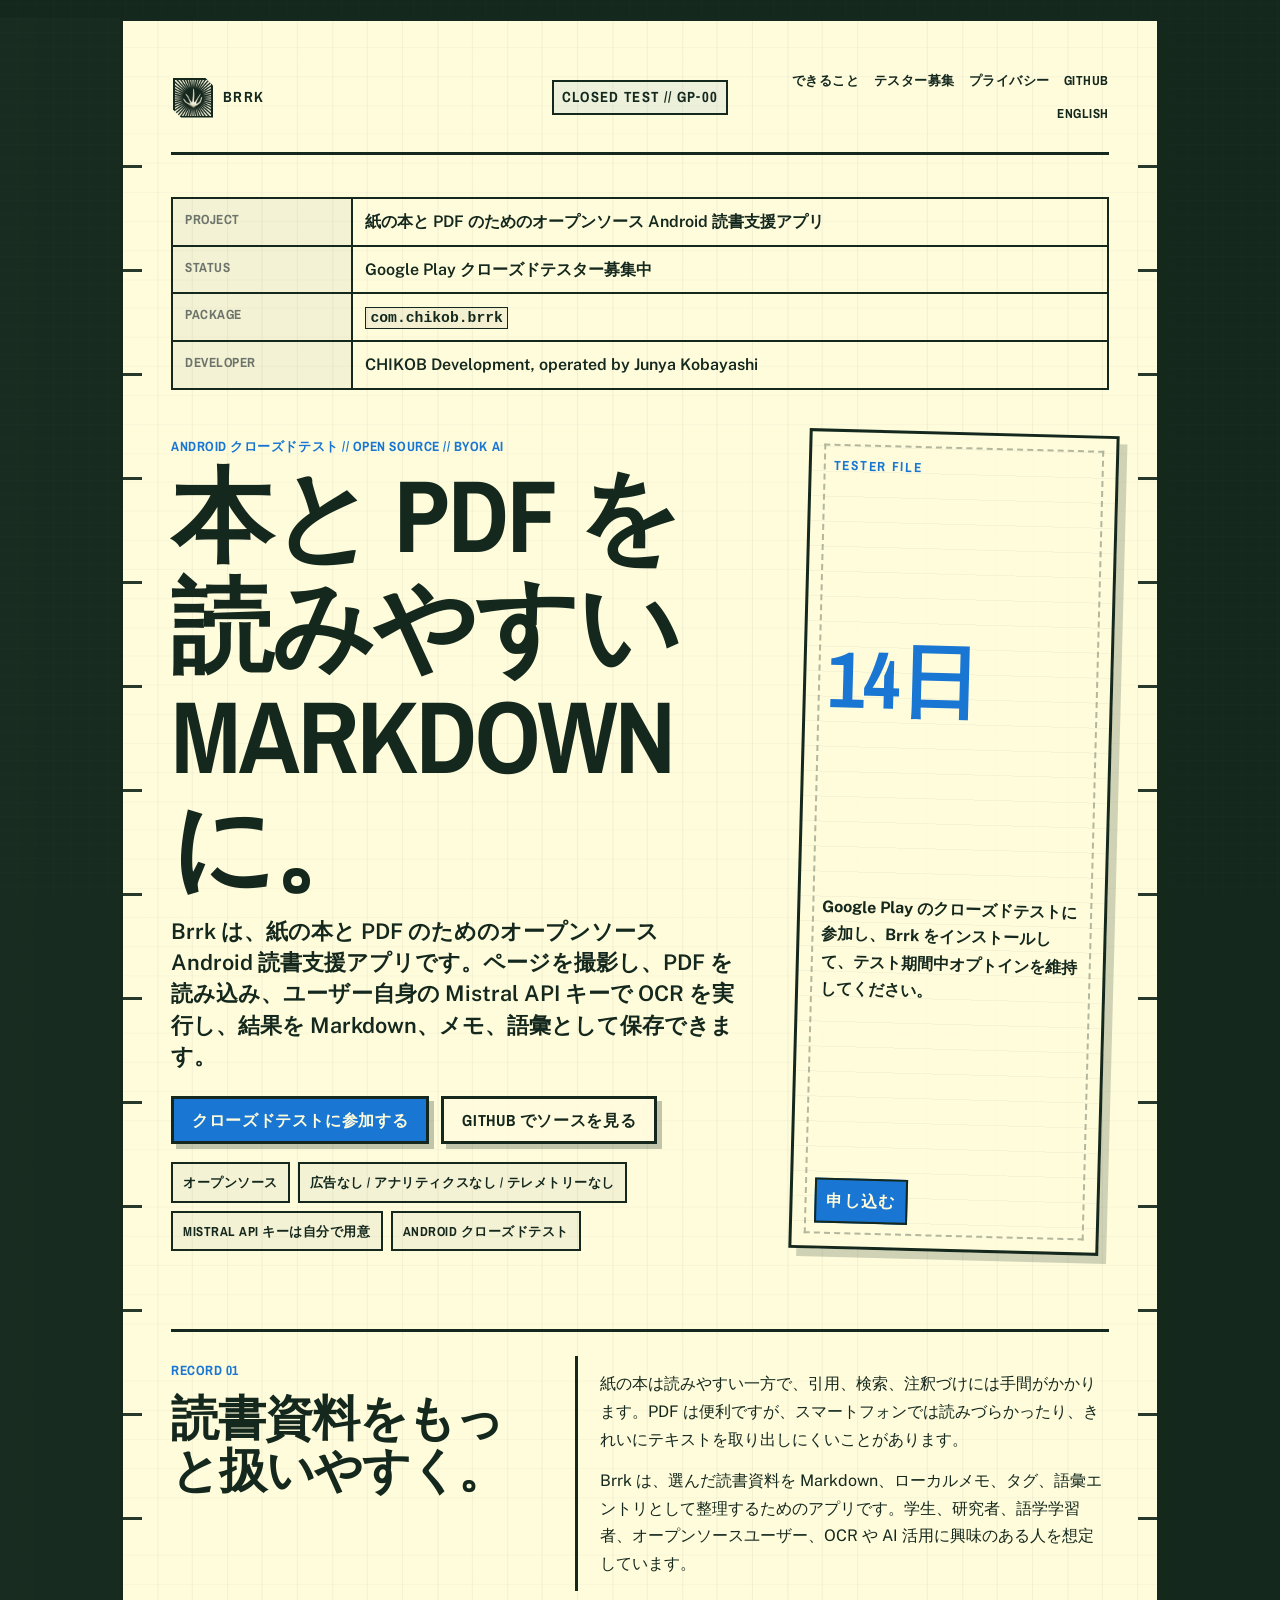
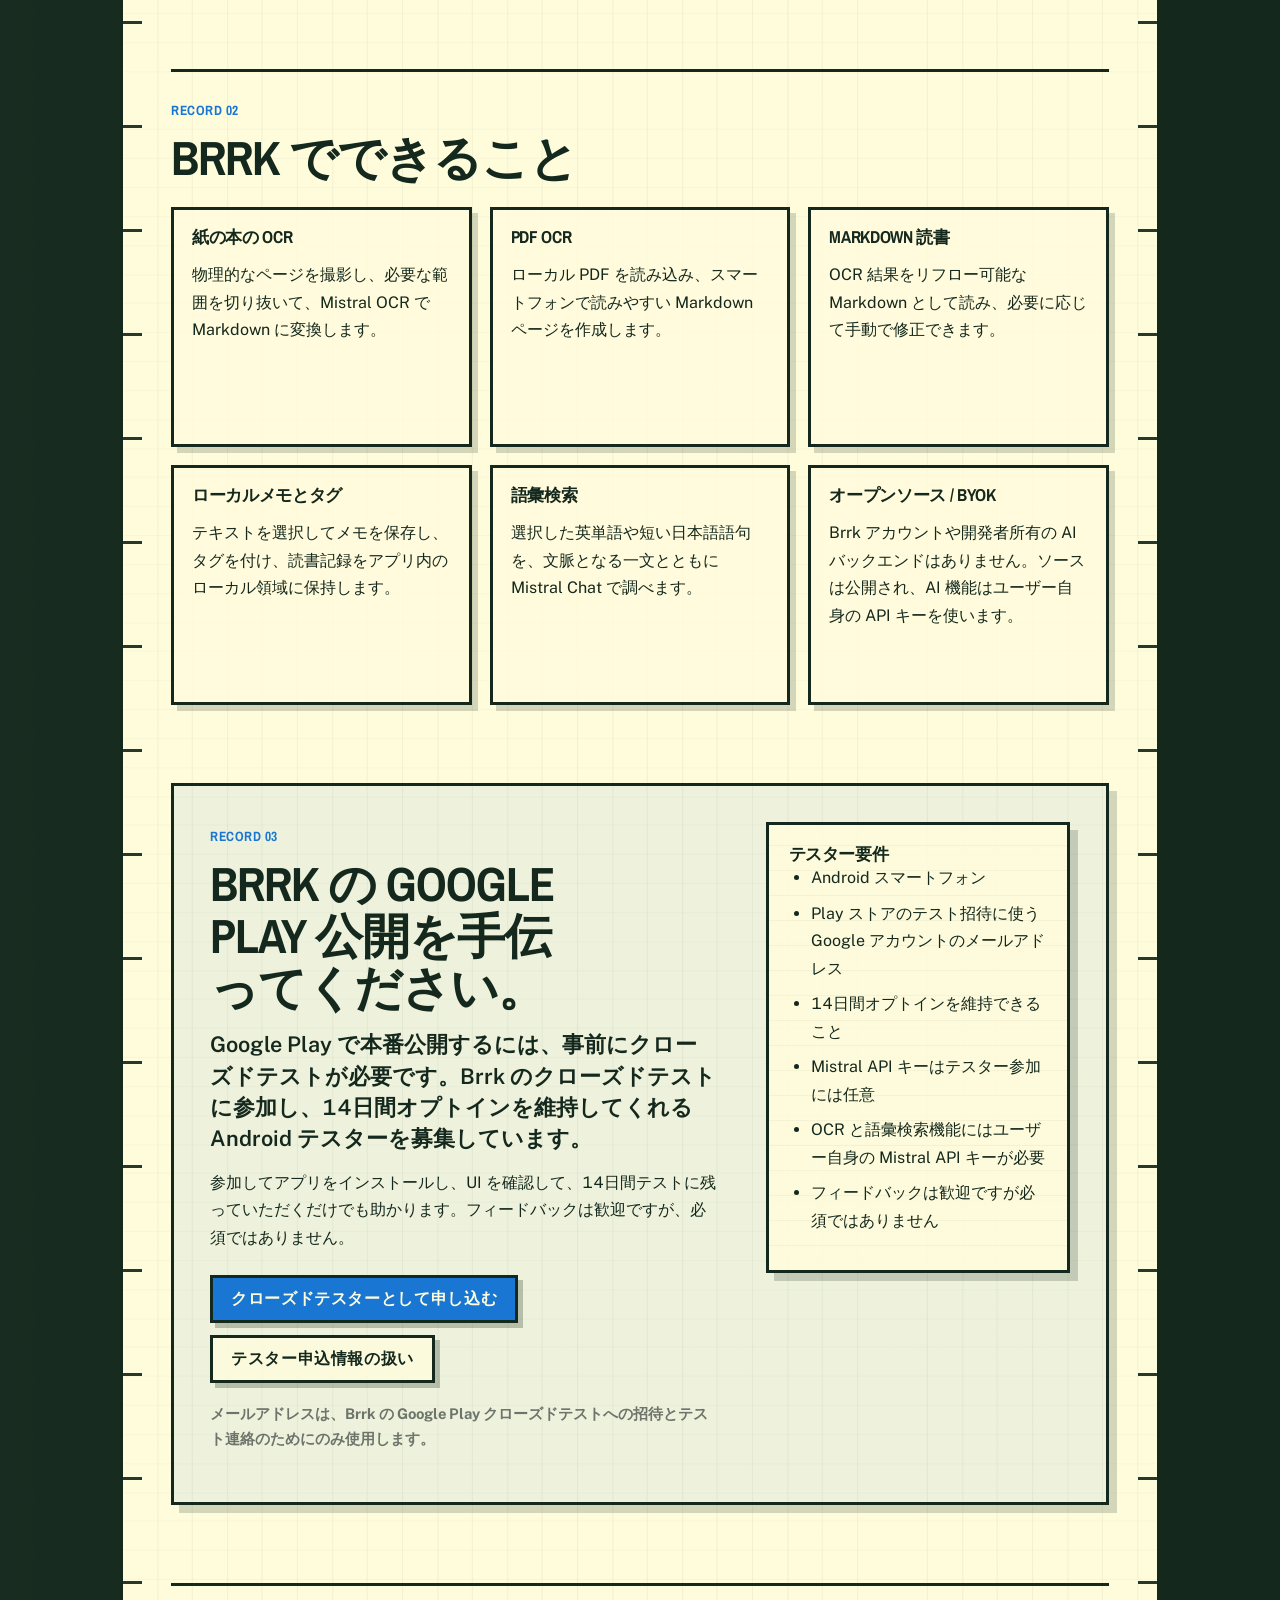
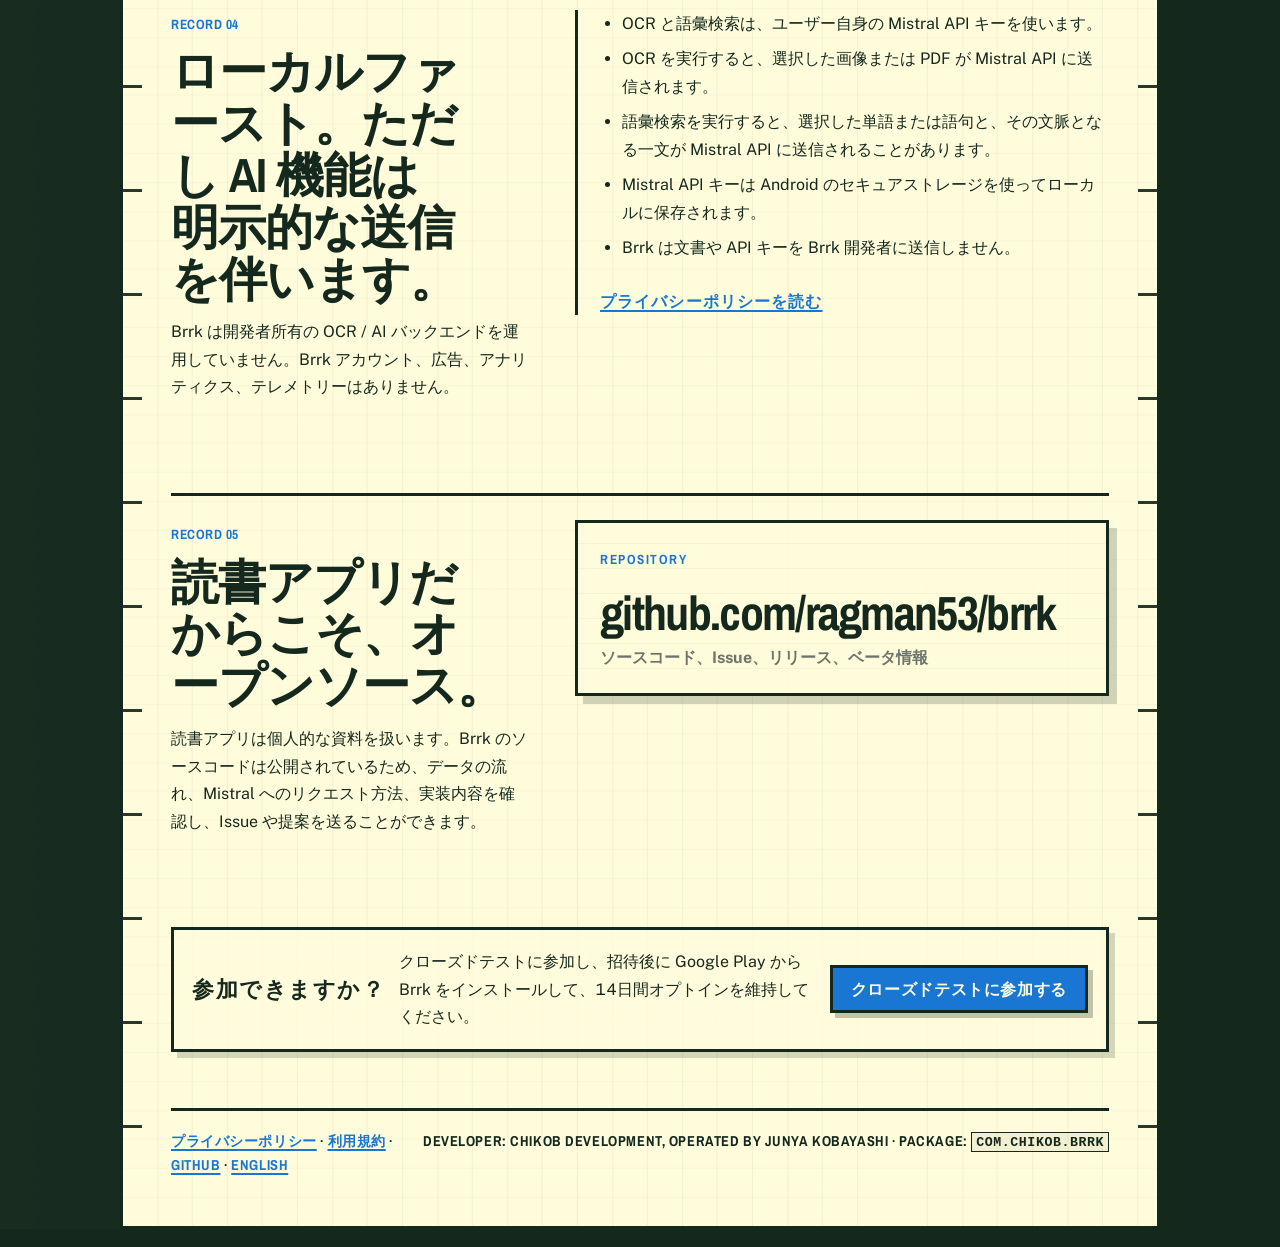
==== docs/ja/index.html @ c9c9eece "docs: add Japanese GitHub Pages localization" ====
<!doctype html>
<html lang="ja">
<head>
  <meta charset="utf-8">
  <meta name="viewport" content="width=device-width, initial-scale=1">
  <title>Brrk — Android クローズドテスト</title>
  <meta name="description" content="Brrk の Android クローズドテスター募集ページ。Brrk は紙の本と PDF を Markdown、メモ、語彙に変換するオープンソースの読書支援アプリです。OCR と語彙検索にはユーザー自身の Mistral API キーを使います。">
  <link rel="alternate" hreflang="en" href="https://ragman53.github.io/brrk/">
  <link rel="alternate" hreflang="ja" href="https://ragman53.github.io/brrk/ja/">
  <link rel="alternate" hreflang="x-default" href="https://ragman53.github.io/brrk/">
  <link rel="preconnect" href="https://fonts.googleapis.com">
  <link rel="preconnect" href="https://fonts.gstatic.com" crossorigin>
  <link href="https://fonts.googleapis.com/css2?family=Archivo+Narrow:wght@500;600;700&family=Public+Sans:wght@400;500;600;700;800;900&display=swap" rel="stylesheet">
  <link rel="stylesheet" href="../styles.css?v=20260616-i18n1">
</head>
<body>
  <a class="skip-link" href="#main">本文へスキップ</a>
  <div class="page-shell landing-shell">
    <header class="top-band site-header" aria-label="Brrk サイトヘッダー">
      <a class="brand-logo" href="./" aria-label="Brrk ホーム">
        <img src="../assets/brrk_icon-96.png" alt="Brrk アプリアイコン" width="40" height="40" decoding="async">
        <span>Brrk</span>
      </a>
      <div class="doc-code">Closed Test // GP-00</div>
      <nav class="site-nav" aria-label="メインナビゲーション">
        <a href="#what-it-does">できること</a>
        <a href="#testers">テスター募集</a>
        <a href="privacy.html">プライバシー</a>
        <a href="https://github.com/ragman53/brrk">GitHub</a>
        <a href="../?lang=en" hreflang="en">English</a>
      </nav>
    </header>

    <section class="memo-grid" aria-label="プロジェクト情報">
      <div class="memo-label">Project</div>
      <div class="memo-value">紙の本と PDF のためのオープンソース Android 読書支援アプリ</div>
      <div class="memo-label">Status</div>
      <div class="memo-value">Google Play クローズドテスター募集中</div>
      <div class="memo-label">Package</div>
      <div class="memo-value"><code>com.chikob.brrk</code></div>
      <div class="memo-label">Developer</div>
      <div class="memo-value">CHIKOB Development, operated by Junya Kobayashi</div>
    </section>

    <main id="main">
      <section class="hero landing-hero" aria-labelledby="hero-title">
        <div>
          <span class="kicker">Android クローズドテスト // Open Source // BYOK AI</span>
          <h1 id="hero-title">本と PDF を読みやすい Markdown に。</h1>
          <p class="lede">Brrk は、紙の本と PDF のためのオープンソース Android 読書支援アプリです。ページを撮影し、PDF を読み込み、ユーザー自身の Mistral API キーで OCR を実行し、結果を Markdown、メモ、語彙として保存できます。</p>
          <div class="cta-row" aria-label="主要アクション">
            <a class="button button-primary" href="GOOGLE_FORM_URL_HERE">クローズドテストに参加する</a>
            <a class="button button-secondary" href="https://github.com/ragman53/brrk">GitHub でソースを見る</a>
          </div>
          <ul class="trust-ledger" aria-label="プロジェクトの特徴">
            <li>オープンソース</li>
            <li>広告なし / アナリティクスなし / テレメトリーなし</li>
            <li>Mistral API キーは自分で用意</li>
            <li>Android クローズドテスト</li>
          </ul>
        </div>
        <aside class="tester-ticket" aria-label="クローズドテスト案内">
          <span class="ticket-label">Tester file</span>
          <strong>14日</strong>
          <p>Google Play のクローズドテストに参加し、Brrk をインストールして、テスト期間中オプトインを維持してください。</p>
          <a href="GOOGLE_FORM_URL_HERE">申し込む</a>
        </aside>
      </section>

      <section id="what-it-does" class="problem-section" aria-labelledby="problem-title">
        <div>
          <span class="section-number">Record 01</span>
          <h2 id="problem-title">読書資料をもっと扱いやすく。</h2>
        </div>
        <div class="problem-copy">
          <p>紙の本は読みやすい一方で、引用、検索、注釈づけには手間がかかります。PDF は便利ですが、スマートフォンでは読みづらかったり、きれいにテキストを取り出しにくいことがあります。</p>
          <p>Brrk は、選んだ読書資料を Markdown、ローカルメモ、タグ、語彙エントリとして整理するためのアプリです。学生、研究者、語学学習者、オープンソースユーザー、OCR や AI 活用に興味のある人を想定しています。</p>
        </div>
      </section>

      <section class="feature-section" aria-labelledby="features-title">
        <span class="section-number">Record 02</span>
        <h2 id="features-title">Brrk でできること</h2>
        <div class="feature-grid">
          <article class="paper-card feature-card">
            <h3>紙の本の OCR</h3>
            <p>物理的なページを撮影し、必要な範囲を切り抜いて、Mistral OCR で Markdown に変換します。</p>
          </article>
          <article class="paper-card feature-card">
            <h3>PDF OCR</h3>
            <p>ローカル PDF を読み込み、スマートフォンで読みやすい Markdown ページを作成します。</p>
          </article>
          <article class="paper-card feature-card">
            <h3>Markdown 読書</h3>
            <p>OCR 結果をリフロー可能な Markdown として読み、必要に応じて手動で修正できます。</p>
          </article>
          <article class="paper-card feature-card">
            <h3>ローカルメモとタグ</h3>
            <p>テキストを選択してメモを保存し、タグを付け、読書記録をアプリ内のローカル領域に保持します。</p>
          </article>
          <article class="paper-card feature-card">
            <h3>語彙検索</h3>
            <p>選択した英単語や短い日本語語句を、文脈となる一文とともに Mistral Chat で調べます。</p>
          </article>
          <article class="paper-card feature-card">
            <h3>オープンソース / BYOK</h3>
            <p>Brrk アカウントや開発者所有の AI バックエンドはありません。ソースは公開され、AI 機能はユーザー自身の API キーを使います。</p>
          </article>
        </div>
      </section>

      <section id="testers" class="tester-section" aria-labelledby="tester-title">
        <div class="tester-main">
          <span class="section-number">Record 03</span>
          <h2 id="tester-title">Brrk の Google Play 公開を手伝ってください。</h2>
          <p class="lede">Google Play で本番公開するには、事前にクローズドテストが必要です。Brrk のクローズドテストに参加し、14日間オプトインを維持してくれる Android テスターを募集しています。</p>
          <p>参加してアプリをインストールし、UI を確認して、14日間テストに残っていただくだけでも助かります。フィードバックは歓迎ですが、必須ではありません。</p>
          <div class="cta-row">
            <a class="button button-primary" href="GOOGLE_FORM_URL_HERE">クローズドテスターとして申し込む</a>
            <a class="button button-secondary" href="privacy.html#closed-tester-signup">テスター申込情報の扱い</a>
          </div>
          <p class="fine-print">メールアドレスは、Brrk の Google Play クローズドテストへの招待とテスト連絡のためにのみ使用します。</p>
        </div>
        <aside class="requirements-card" aria-labelledby="requirements-title">
          <h3 id="requirements-title">テスター要件</h3>
          <ul>
            <li>Android スマートフォン</li>
            <li>Play ストアのテスト招待に使う Google アカウントのメールアドレス</li>
            <li>14日間オプトインを維持できること</li>
            <li>Mistral API キーはテスター参加には任意</li>
            <li>OCR と語彙検索機能にはユーザー自身の Mistral API キーが必要</li>
            <li>フィードバックは歓迎ですが必須ではありません</li>
          </ul>
        </aside>
      </section>

      <section id="privacy" class="privacy-section" aria-labelledby="privacy-title">
        <div>
          <span class="section-number">Record 04</span>
          <h2 id="privacy-title">ローカルファースト。ただし AI 機能は明示的な送信を伴います。</h2>
          <p>Brrk は開発者所有の OCR / AI バックエンドを運用していません。Brrk アカウント、広告、アナリティクス、テレメトリーはありません。</p>
        </div>
        <div class="privacy-ledger">
          <ul>
            <li>OCR と語彙検索は、ユーザー自身の Mistral API キーを使います。</li>
            <li>OCR を実行すると、選択した画像または PDF が Mistral API に送信されます。</li>
            <li>語彙検索を実行すると、選択した単語または語句と、その文脈となる一文が Mistral API に送信されることがあります。</li>
            <li>Mistral API キーは Android のセキュアストレージを使ってローカルに保存されます。</li>
            <li>Brrk は文書や API キーを Brrk 開発者に送信しません。</li>
          </ul>
          <a class="text-link" href="privacy.html">プライバシーポリシーを読む</a>
        </div>
      </section>

      <section class="oss-section" aria-labelledby="oss-title">
        <div class="oss-copy">
          <span class="section-number">Record 05</span>
          <h2 id="oss-title">読書アプリだからこそ、オープンソース。</h2>
          <p>読書アプリは個人的な資料を扱います。Brrk のソースコードは公開されているため、データの流れ、Mistral へのリクエスト方法、実装内容を確認し、Issue や提案を送ることができます。</p>
        </div>
        <a class="github-card" href="https://github.com/ragman53/brrk" aria-label="GitHub で Brrk のソースコードを開く">
          <span>Repository</span>
          <strong>github.com/ragman53/brrk</strong>
          <em>ソースコード、Issue、リリース、ベータ情報</em>
        </a>
      </section>

      <section class="notice final-cta" aria-label="クローズドテスト参加案内">
        <strong>参加できますか？</strong>
        <span>クローズドテストに参加し、招待後に Google Play から Brrk をインストールして、14日間オプトインを維持してください。</span>
        <a class="button button-primary" href="GOOGLE_FORM_URL_HERE">クローズドテストに参加する</a>
      </section>
    </main>

    <footer class="footer-ledger">
      <div>
        <a href="privacy.html">プライバシーポリシー</a> ·
        <a href="terms.html">利用規約</a> ·
        <a href="https://github.com/ragman53/brrk">GitHub</a> ·
        <a href="../?lang=en" hreflang="en">English</a>
      </div>
      <div>Developer: CHIKOB Development, operated by Junya Kobayashi · Package: <code>com.chikob.brrk</code></div>
    </footer>
  </div>
</body>
</html>
---- docs/styles.css ----
:root {
  --paper: #fffcdc;
  --ink: #14281d;
  --muted: #6d746b;
  --rule: #14281d;
  --accent: #1976d2;
  --stamp: #1976d2;
  --desk: #14281d;
  --shadow: rgba(20, 40, 29, 0.35);
  --paper-fiber: rgba(20, 40, 29, 0.055);
  --font-body: "Public Sans", "Helvetica Neue", Arial, sans-serif;
  --font-display: "Archivo Narrow", "Public Sans", "Helvetica Neue", Arial, sans-serif;
  --font-code: ui-monospace, "SFMono-Regular", "Cascadia Mono", "Liberation Mono", "Courier New", monospace;
  color-scheme: light;
}

* {
  box-sizing: border-box;
}

html {
  background: var(--desk);
  min-height: 100%;
}

body {
  margin: 0;
  min-height: 100vh;
  background:
    linear-gradient(90deg, rgba(255, 252, 220, 0.02), transparent 26%, rgba(255, 252, 220, 0.04) 52%, transparent 78%),
    var(--desk);
  color: var(--ink);
  font-family: var(--font-body);
  font-size: 16px;
  line-height: 1.58;
  font-feature-settings: "tnum" 1, "case" 1;
}

body::before {
  content: "";
  position: fixed;
  inset: 0;
  pointer-events: none;
  opacity: 0.6;
  background-image:
    repeating-linear-gradient(0deg, transparent 0 13px, rgba(255, 252, 220, 0.025) 13px 14px),
    repeating-linear-gradient(90deg, transparent 0 17px, rgba(255, 252, 220, 0.018) 17px 18px);
}

.page-shell {
  width: min(1040px, calc(100% - 28px));
  margin: 18px auto;
  padding: clamp(18px, 4vw, 48px);
  min-height: calc(100vh - 36px);
  position: relative;
  background:
    repeating-linear-gradient(90deg, transparent 0 34px, var(--paper-fiber) 34px 35px),
    repeating-linear-gradient(0deg, transparent 0 28px, rgba(20, 40, 29, 0.028) 28px 29px),
    var(--paper);
  border: 3px solid var(--rule);
  box-shadow: 12px 12px 0 var(--shadow);
  isolation: isolate;
}

.page-shell::before,
.page-shell::after {
  content: "";
  position: absolute;
  top: 92px;
  bottom: 92px;
  width: 22px;
  background-image: repeating-linear-gradient(
    to bottom,
    transparent 0,
    transparent 52px,
    var(--rule) 52px,
    var(--rule) 55px,
    transparent 55px,
    transparent 104px
  );
  opacity: 0.92;
  pointer-events: none;
}

.page-shell::before {
  left: -3px;
}

.page-shell::after {
  right: -3px;
}

.skip-link {
  position: absolute;
  top: 10px;
  left: 10px;
  transform: translateY(-180%);
  padding: 8px 10px;
  background: var(--accent);
  color: var(--paper);
  border: 2px solid var(--rule);
  z-index: 5;
}

.skip-link:focus {
  transform: translateY(0);
}

.top-band {
  display: grid;
  grid-template-columns: 1fr auto 1fr;
  align-items: center;
  gap: 16px;
  padding-bottom: 26px;
  border-bottom: 3px solid var(--rule);
  text-transform: uppercase;
  letter-spacing: 0.09em;
  font-family: var(--font-display);
  font-size: 0.92rem;
}

.brand-left,
.brand-right {
  font-weight: 700;
}

.brand-logo {
  justify-self: start;
  display: inline-grid;
  grid-template-columns: 40px auto;
  align-items: center;
  gap: 10px;
  max-width: max-content;
  padding: 2px 6px 2px 2px;
  color: var(--ink);
  font-family: var(--font-display);
  font-weight: 700;
  text-decoration: none;
}

.brand-logo img {
  width: 40px;
  height: 40px;
  display: block;
  flex: 0 0 40px;
  object-fit: cover;
  border: 2px solid var(--rule);
  background: var(--paper);
  clip-path: polygon(0 0, calc(100% - 8px) 0, 100% 8px, 100% 100%, 8px 100%, 0 calc(100% - 8px));
  image-rendering: auto;
}

.brand-logo span {
  letter-spacing: 0.1em;
}

.brand-logo:hover,
.brand-logo:focus-visible {
  color: var(--paper);
  background: var(--accent);
  outline: 2px solid var(--accent);
  outline-offset: 3px;
}

.brand-logo:hover img,
.brand-logo:focus-visible img {
  border-color: var(--accent);
}

.brand-right {
  text-align: right;
}

.doc-code {
  justify-self: center;
  padding: 3px 8px;
  font-family: var(--font-display);
  font-weight: 700;
  border: 2px solid var(--rule);
  background: rgba(25, 118, 210, 0.08);
  white-space: nowrap;
}

.memo-grid {
  display: grid;
  grid-template-columns: minmax(120px, 180px) 1fr;
  gap: 0;
  margin: clamp(22px, 4vw, 42px) 0 30px;
  border-top: 2px solid var(--rule);
  border-left: 2px solid var(--rule);
}

.memo-label,
.memo-value {
  min-height: 42px;
  padding: 9px 12px;
  border-right: 2px solid var(--rule);
  border-bottom: 2px solid var(--rule);
}

.memo-label {
  text-transform: uppercase;
  letter-spacing: 0.11em;
  font-family: var(--font-display);
  font-size: 0.83rem;
  font-weight: 700;
  color: var(--muted);
  background: rgba(20, 40, 29, 0.045);
}

.memo-value {
  font-weight: 600;
}

.hero {
  display: grid;
  grid-template-columns: minmax(0, 1fr) minmax(190px, 250px);
  gap: clamp(22px, 5vw, 56px);
  align-items: start;
  margin: 36px 0 42px;
}

h1,
h2,
h3 {
  margin: 0;
  font-family: var(--font-display);
  font-weight: 700;
  line-height: 1.02;
  letter-spacing: -0.035em;
  text-wrap: balance;
}

h1 {
  font-size: clamp(3rem, 10vw, 7.7rem);
  max-width: 850px;
  text-transform: uppercase;
}

h2 {
  font-size: clamp(1.65rem, 3.8vw, 3rem);
  margin-top: 48px;
  padding-top: 15px;
  border-top: 3px solid var(--rule);
  text-transform: uppercase;
}

h3 {
  font-size: 1.08rem;
  margin-top: 26px;
  text-transform: uppercase;
  letter-spacing: 0.05em;
}

p,
ul,
ol {
  max-width: 74ch;
}

p {
  margin: 14px 0;
}

ul,
ol {
  padding-left: 1.4rem;
}

li + li {
  margin-top: 8px;
}

.lede {
  font-size: clamp(1.05rem, 2vw, 1.35rem);
  line-height: 1.45;
  max-width: 62ch;
  font-weight: 600;
}

.stamp {
  justify-self: end;
  width: 100%;
  max-width: 250px;
  aspect-ratio: 1 / 0.78;
  border: 4px double var(--stamp);
  color: var(--stamp);
  display: grid;
  place-items: center;
  transform: rotate(-4deg);
  font-family: var(--font-display);
  text-transform: uppercase;
  letter-spacing: 0.13em;
  font-weight: 700;
  text-align: center;
  font-size: clamp(1.1rem, 2.2vw, 1.55rem);
  background: rgba(25, 118, 210, 0.035);
}

.nav-ledger {
  display: grid;
  grid-template-columns: repeat(3, minmax(0, 1fr));
  border-top: 3px solid var(--rule);
  border-left: 3px solid var(--rule);
  margin: 34px 0;
}

.nav-ledger a {
  display: block;
  padding: 16px 14px;
  min-height: 92px;
  color: var(--ink);
  border-right: 3px solid var(--rule);
  border-bottom: 3px solid var(--rule);
  text-decoration: none;
  background: rgba(255, 252, 220, 0.7);
}

.nav-ledger a:hover,
.nav-ledger a:focus-visible {
  outline: none;
  color: var(--paper);
  background: var(--accent);
}

.nav-ledger strong,
.nav-ledger span {
  display: block;
}

.nav-ledger strong {
  font-family: var(--font-display);
  font-weight: 700;
  text-transform: uppercase;
  letter-spacing: 0.1em;
}

.nav-ledger span {
  margin-top: 10px;
  font-size: 0.84rem;
}

.notice,
.paper-card {
  border: 3px solid var(--rule);
  padding: 18px;
  background: rgba(255, 252, 220, 0.82);
  box-shadow: 6px 6px 0 rgba(20, 40, 29, 0.18);
}

.notice {
  margin: 24px 0;
}

.paper-card-grid {
  display: grid;
  grid-template-columns: repeat(2, minmax(0, 1fr));
  gap: 18px;
  margin: 24px 0;
}

.kicker,
.section-number {
  display: inline-block;
  color: var(--accent);
  font-family: var(--font-display);
  text-transform: uppercase;
  letter-spacing: 0.13em;
  font-size: 0.84rem;
  font-weight: 700;
}

.data-table {
  width: 100%;
  border-collapse: collapse;
  margin: 20px 0;
  font-size: 0.94rem;
}

.data-table th,
.data-table td {
  border: 2px solid var(--rule);
  padding: 10px 12px;
  text-align: left;
  vertical-align: top;
}

.data-table th {
  font-family: var(--font-display);
  font-weight: 700;
  text-transform: uppercase;
  letter-spacing: 0.1em;
  background: rgba(20, 40, 29, 0.06);
}

a {
  color: var(--accent);
  text-decoration-thickness: 2px;
  text-underline-offset: 3px;
}

a:hover,
a:focus-visible {
  color: var(--ink);
  background: rgba(25, 118, 210, 0.16);
  outline: 2px solid var(--accent);
  outline-offset: 2px;
}

code {
  padding: 0.12em 0.3em;
  border: 1px solid var(--rule);
  background: rgba(20, 40, 29, 0.055);
  font-family: var(--font-code);
  font-size: 0.92em;
}

hr {
  border: 0;
  border-top: 3px solid var(--rule);
  margin: 38px 0;
}

.footer-ledger {
  margin-top: 56px;
  padding-top: 18px;
  border-top: 3px solid var(--rule);
  display: grid;
  grid-template-columns: 1fr auto;
  gap: 16px;
  font-family: var(--font-display);
  font-size: 0.9rem;
  font-weight: 700;
  text-transform: uppercase;
  letter-spacing: 0.08em;
}

.site-nav {
  justify-self: end;
  display: flex;
  flex-wrap: wrap;
  justify-content: flex-end;
  gap: 8px 14px;
  font-family: var(--font-display);
  font-weight: 700;
  text-transform: uppercase;
  letter-spacing: 0.08em;
  font-size: 0.82rem;
}

.site-nav a {
  color: var(--ink);
  text-decoration: none;
  border-bottom: 2px solid transparent;
}

.site-nav a:hover,
.site-nav a:focus-visible {
  color: var(--accent);
  background: transparent;
  border-bottom-color: var(--accent);
  outline: 2px solid var(--accent);
  outline-offset: 4px;
}

.landing-hero {
  grid-template-columns: minmax(0, 1fr) minmax(220px, 310px);
  align-items: stretch;
  margin-top: 42px;
}

.landing-hero h1 {
  max-width: 920px;
}

.cta-row {
  display: flex;
  flex-wrap: wrap;
  gap: 12px;
  margin: 24px 0 18px;
}

.button {
  display: inline-flex;
  align-items: center;
  justify-content: center;
  min-height: 48px;
  padding: 12px 18px;
  border: 3px solid var(--rule);
  box-shadow: 5px 5px 0 rgba(20, 40, 29, 0.26);
  color: var(--ink);
  font-family: var(--font-display);
  font-weight: 700;
  letter-spacing: 0.07em;
  text-transform: uppercase;
  text-decoration: none;
  line-height: 1.1;
}

.button:hover,
.button:focus-visible {
  outline: 3px solid var(--accent);
  outline-offset: 3px;
  transform: translate(-1px, -1px);
}

.button-primary {
  background: var(--accent);
  color: var(--paper);
}

.button-primary:hover,
.button-primary:focus-visible {
  color: var(--paper);
  background: #0f5fab;
}

.button-secondary {
  background: rgba(255, 252, 220, 0.86);
}

.trust-ledger {
  display: flex;
  flex-wrap: wrap;
  gap: 8px;
  padding: 0;
  margin: 18px 0 0;
  list-style: none;
  max-width: none;
}

.trust-ledger li {
  margin: 0;
  padding: 7px 10px;
  border: 2px solid var(--rule);
  background: rgba(20, 40, 29, 0.045);
  font-family: var(--font-display);
  font-size: 0.82rem;
  font-weight: 700;
  letter-spacing: 0.08em;
  text-transform: uppercase;
}

.tester-ticket,
.requirements-card,
.github-card {
  border: 3px solid var(--rule);
  background:
    repeating-linear-gradient(0deg, transparent 0 24px, rgba(20, 40, 29, 0.04) 24px 25px),
    rgba(255, 252, 220, 0.9);
  box-shadow: 8px 8px 0 rgba(20, 40, 29, 0.2);
}

.tester-ticket {
  position: relative;
  display: flex;
  flex-direction: column;
  justify-content: space-between;
  min-height: 310px;
  padding: 22px;
  transform: rotate(1.5deg);
}

.tester-ticket::before {
  content: "";
  position: absolute;
  inset: 12px;
  border: 2px dashed rgba(20, 40, 29, 0.32);
  pointer-events: none;
}

.ticket-label,
.github-card span {
  color: var(--accent);
  font-family: var(--font-display);
  font-size: 0.83rem;
  font-weight: 700;
  letter-spacing: 0.13em;
  text-transform: uppercase;
}

.tester-ticket strong {
  display: block;
  margin: 12px 0;
  color: var(--accent);
  font-family: var(--font-display);
  font-size: clamp(3.2rem, 7vw, 5rem);
  line-height: 0.9;
  text-transform: uppercase;
}

.tester-ticket p {
  margin-bottom: 22px;
  font-weight: 700;
}

.tester-ticket a {
  align-self: flex-start;
  padding: 7px 10px;
  border: 2px solid var(--rule);
  background: var(--accent);
  color: var(--paper);
  font-family: var(--font-display);
  font-weight: 700;
  letter-spacing: 0.08em;
  text-transform: uppercase;
  text-decoration: none;
}

.problem-section,
.privacy-section,
.oss-section,
.tester-section {
  display: grid;
  grid-template-columns: minmax(220px, 0.8fr) minmax(0, 1.2fr);
  gap: clamp(20px, 4vw, 48px);
  align-items: start;
  margin: clamp(42px, 7vw, 78px) 0;
  padding-top: 24px;
  border-top: 3px solid var(--rule);
}

.problem-section h2,
.feature-section h2,
.tester-section h2,
.privacy-section h2,
.oss-section h2 {
  margin-top: 8px;
  padding-top: 0;
  border-top: 0;
}

.problem-copy,
.privacy-ledger {
  border-left: 3px solid var(--rule);
  padding-left: 22px;
}

.feature-section {
  margin: clamp(42px, 7vw, 78px) 0;
  padding-top: 24px;
  border-top: 3px solid var(--rule);
}

.feature-grid {
  display: grid;
  grid-template-columns: repeat(3, minmax(0, 1fr));
  gap: 18px;
  margin-top: 24px;
}

.feature-card {
  display: flex;
  min-height: 220px;
  flex-direction: column;
  justify-content: flex-start;
}

.feature-card h3 {
  margin-top: 0;
}

.tester-section {
  grid-template-columns: minmax(0, 1.25fr) minmax(260px, 0.75fr);
  padding: clamp(22px, 4vw, 36px);
  background: rgba(25, 118, 210, 0.07);
  border: 3px solid var(--rule);
  box-shadow: 8px 8px 0 rgba(20, 40, 29, 0.18);
}

.tester-main .lede {
  margin-top: 16px;
}

.requirements-card {
  padding: 20px;
}

.requirements-card h3 {
  margin-top: 0;
}

.requirements-card ul,
.privacy-ledger ul {
  margin-top: 0;
}

.fine-print {
  font-size: 0.92rem;
  font-weight: 700;
  color: var(--muted);
}

.text-link {
  display: inline-block;
  margin-top: 10px;
  font-family: var(--font-display);
  font-weight: 700;
  letter-spacing: 0.07em;
  text-transform: uppercase;
}

.github-card {
  display: block;
  padding: 22px;
  color: var(--ink);
  text-decoration: none;
}

.github-card strong,
.github-card em {
  display: block;
}

.github-card strong {
  margin: 16px 0 8px;
  font-family: var(--font-display);
  font-size: clamp(1.7rem, 4vw, 3rem);
  line-height: 0.98;
  letter-spacing: -0.035em;
  overflow-wrap: anywhere;
}

.github-card em {
  font-style: normal;
  color: var(--muted);
  font-weight: 700;
}

.github-card:hover,
.github-card:focus-visible {
  color: var(--paper);
  background: var(--accent);
}

.github-card:hover em,
.github-card:focus-visible em,
.github-card:hover span,
.github-card:focus-visible span {
  color: var(--paper);
}

.final-cta {
  display: grid;
  grid-template-columns: auto minmax(0, 1fr) auto;
  gap: 14px;
  align-items: center;
}

.final-cta strong {
  font-family: var(--font-display);
  font-size: 1.35rem;
  text-transform: uppercase;
  letter-spacing: 0.07em;
}

.language-switch a {
  display: inline-block;
  padding: 3px 8px;
  border: 2px solid var(--rule);
  color: var(--ink);
  background: rgba(255, 252, 220, 0.72);
  text-decoration: none;
}

.language-switch a:hover,
.language-switch a:focus-visible {
  color: var(--paper);
  background: var(--accent);
}

html:lang(ja) body {
  font-family: "Public Sans", "Hiragino Sans", "Yu Gothic", "YuGothic", "Noto Sans CJK JP", "Noto Sans JP", sans-serif;
  line-height: 1.72;
}

html:lang(ja) h1,
html:lang(ja) h2,
html:lang(ja) h3 {
  letter-spacing: -0.02em;
  line-height: 1.08;
}

html:lang(ja) h1 {
  font-size: clamp(2.7rem, 8.5vw, 6.4rem);
}

html:lang(ja) .kicker,
html:lang(ja) .section-number,
html:lang(ja) .site-nav,
html:lang(ja) .button,
html:lang(ja) .footer-ledger,
html:lang(ja) .memo-label,
html:lang(ja) .nav-ledger strong,
html:lang(ja) .trust-ledger li {
  letter-spacing: 0.04em;
}

html:lang(ja) .feature-card {
  min-height: 240px;
}

@media (max-width: 960px) {
  .feature-grid {
    grid-template-columns: repeat(2, minmax(0, 1fr));
  }

  .landing-hero,
  .problem-section,
  .privacy-section,
  .oss-section,
  .tester-section,
  .final-cta {
    grid-template-columns: 1fr;
  }

  .tester-ticket {
    transform: none;
  }

  .problem-copy,
  .privacy-ledger {
    border-left: 0;
    padding-left: 0;
  }
}

@media (max-width: 760px) {
  body {
    font-size: 15px;
  }

  .page-shell {
    width: calc(100% - 16px);
    margin: 8px auto;
    padding: 18px;
    box-shadow: 6px 6px 0 var(--shadow);
  }

  .page-shell::before,
  .page-shell::after {
    display: none;
  }

  .top-band {
    grid-template-columns: 1fr;
    gap: 8px;
  }

  .brand-right,
  .doc-code,
  .site-nav {
    justify-self: start;
    text-align: left;
  }

  .site-nav {
    justify-content: flex-start;
  }

  .memo-grid {
    grid-template-columns: 1fr;
  }

  .hero,
  .paper-card-grid,
  .nav-ledger,
  .footer-ledger,
  .feature-grid {
    grid-template-columns: 1fr;
  }

  .button {
    width: 100%;
  }

  .tester-section {
    padding: 18px;
  }

  .stamp {
    justify-self: start;
    max-width: 190px;
  }
}

@media print {
  html,
  body {
    background: var(--paper);
  }

  .page-shell {
    width: 100%;
    min-height: auto;
    margin: 0;
    border: 0;
    box-shadow: none;
  }

  .nav-ledger,
  .skip-link {
    display: none;
  }
}
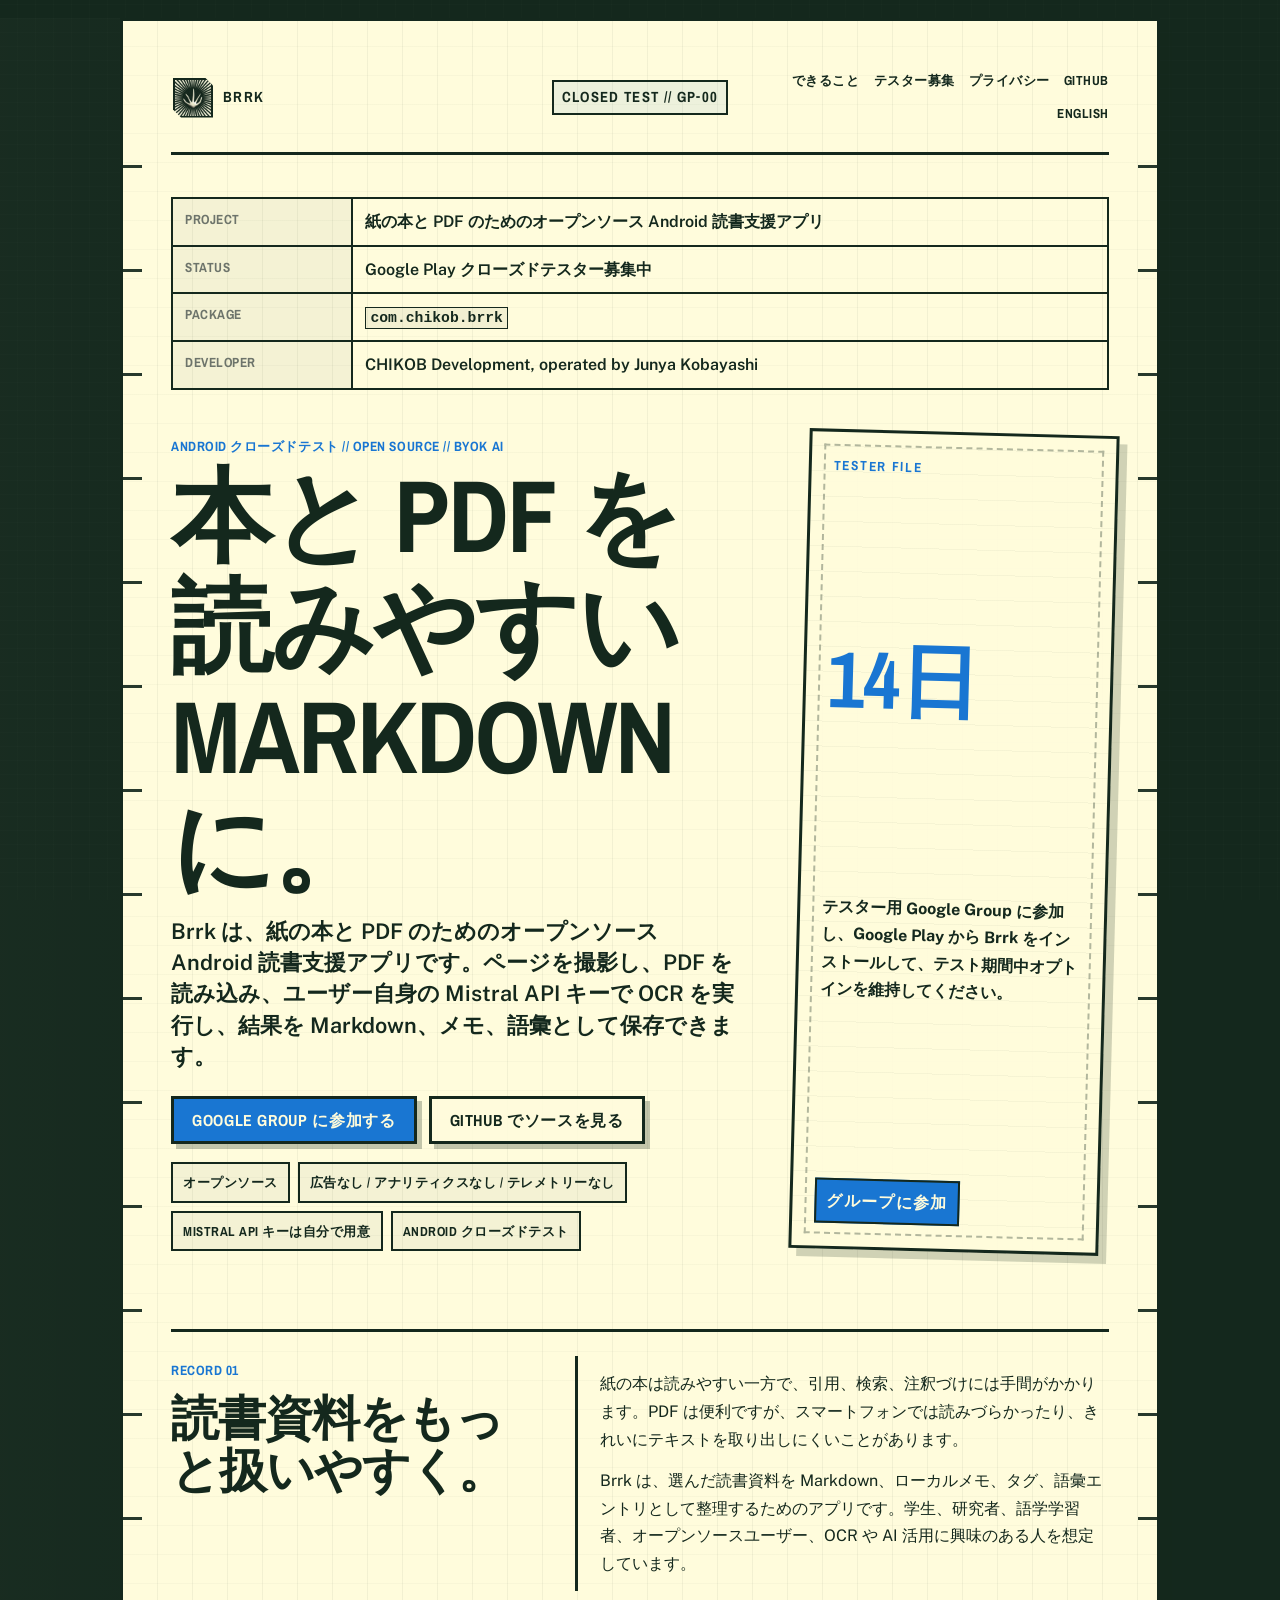
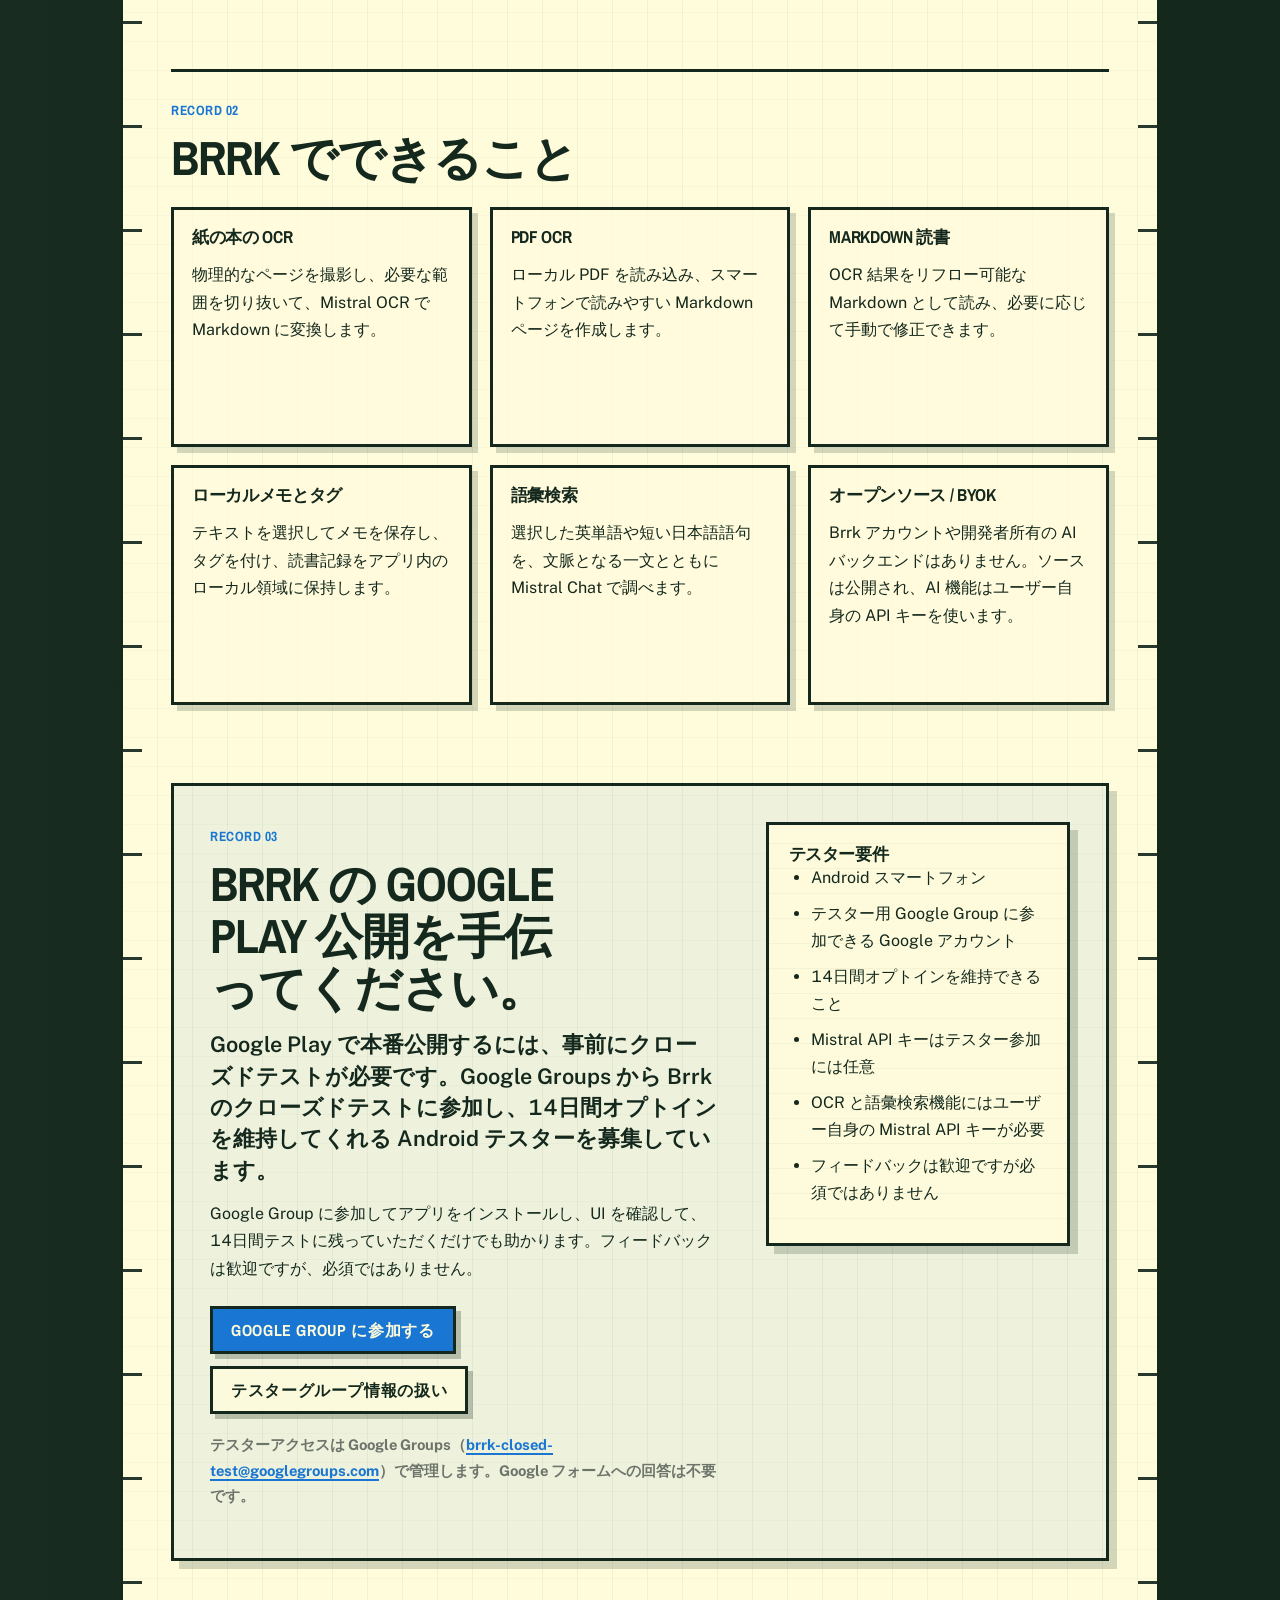
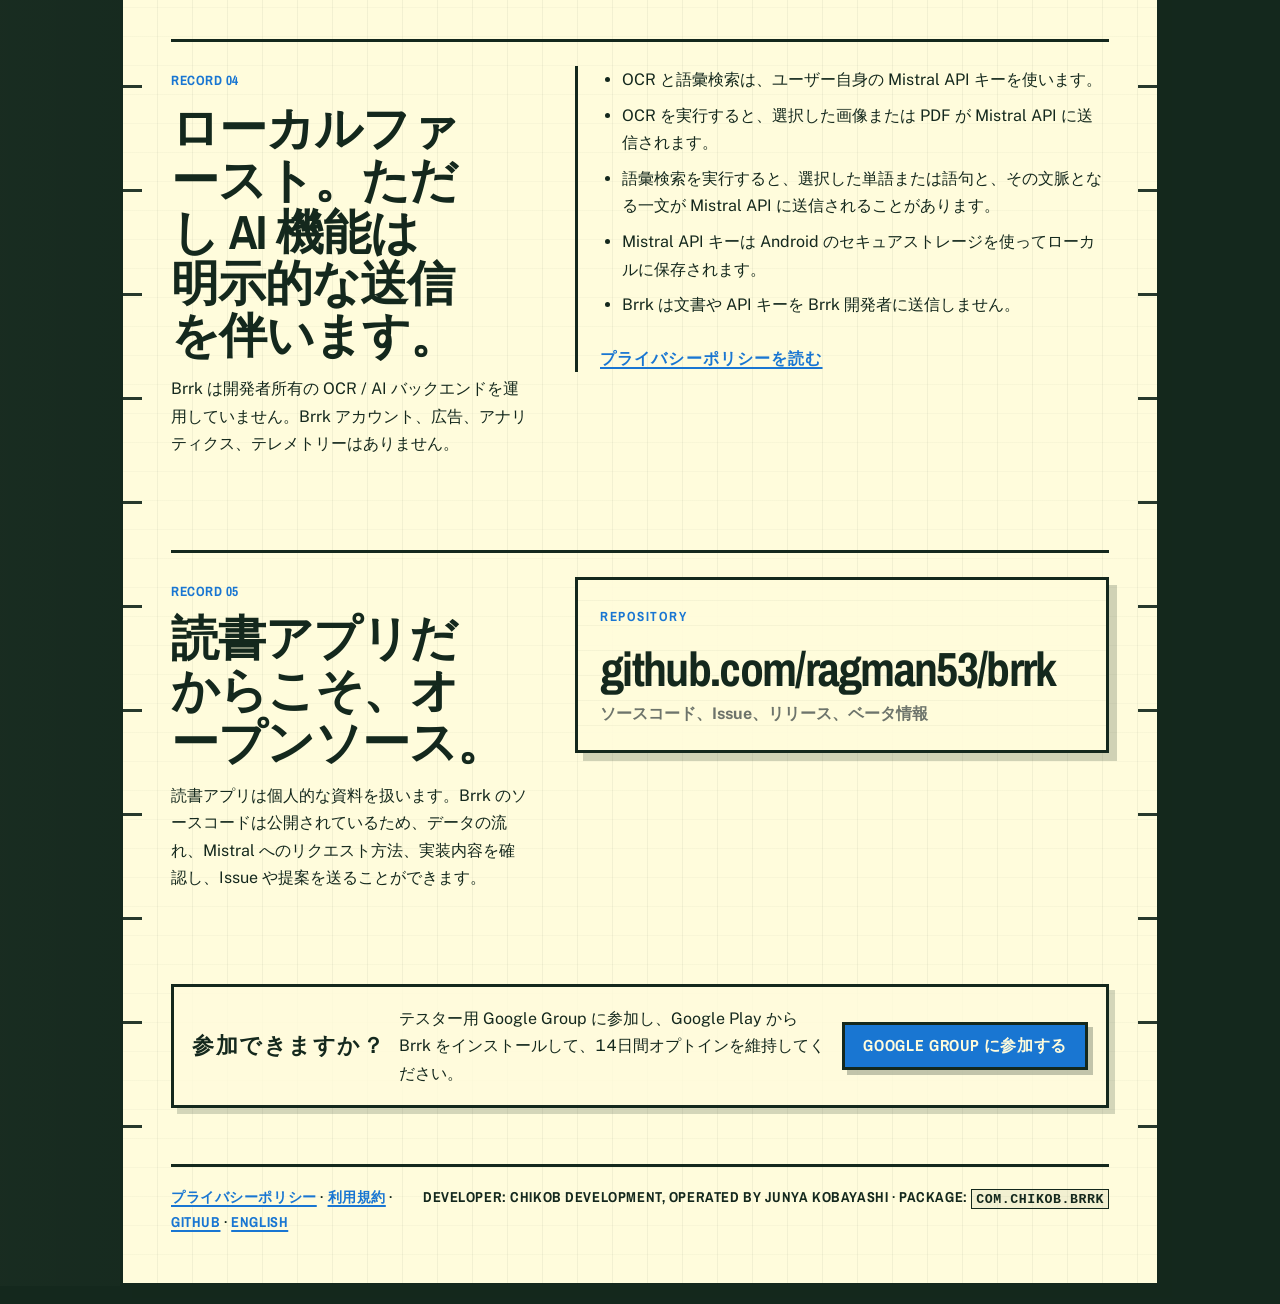
==== commit 1a36eb08: "docs: replace tester form with Google Group" ====
--- a/docs/ja/index.html
+++ b/docs/ja/index.html
@@ -49,7 +49,7 @@
           <h1 id="hero-title">本と PDF を読みやすい Markdown に。</h1>
           <p class="lede">Brrk は、紙の本と PDF のためのオープンソース Android 読書支援アプリです。ページを撮影し、PDF を読み込み、ユーザー自身の Mistral API キーで OCR を実行し、結果を Markdown、メモ、語彙として保存できます。</p>
           <div class="cta-row" aria-label="主要アクション">
-            <a class="button button-primary" href="GOOGLE_FORM_URL_HERE">クローズドテストに参加する</a>
+            <a class="button button-primary" href="https://groups.google.com/g/brrk-closed-test">Google Group に参加する</a>
             <a class="button button-secondary" href="https://github.com/ragman53/brrk">GitHub でソースを見る</a>
           </div>
           <ul class="trust-ledger" aria-label="プロジェクトの特徴">
@@ -62,8 +62,8 @@
         <aside class="tester-ticket" aria-label="クローズドテスト案内">
           <span class="ticket-label">Tester file</span>
           <strong>14日</strong>
-          <p>Google Play のクローズドテストに参加し、Brrk をインストールして、テスト期間中オプトインを維持してください。</p>
-          <a href="GOOGLE_FORM_URL_HERE">申し込む</a>
+          <p>テスター用 Google Group に参加し、Google Play から Brrk をインストールして、テスト期間中オプトインを維持してください。</p>
+          <a href="https://groups.google.com/g/brrk-closed-test">グループに参加</a>
         </aside>
       </section>
 
@@ -113,19 +113,19 @@
         <div class="tester-main">
           <span class="section-number">Record 03</span>
           <h2 id="tester-title">Brrk の Google Play 公開を手伝ってください。</h2>
-          <p class="lede">Google Play で本番公開するには、事前にクローズドテストが必要です。Brrk のクローズドテストに参加し、14日間オプトインを維持してくれる Android テスターを募集しています。</p>
-          <p>参加してアプリをインストールし、UI を確認して、14日間テストに残っていただくだけでも助かります。フィードバックは歓迎ですが、必須ではありません。</p>
+          <p class="lede">Google Play で本番公開するには、事前にクローズドテストが必要です。Google Groups から Brrk のクローズドテストに参加し、14日間オプトインを維持してくれる Android テスターを募集しています。</p>
+          <p>Google Group に参加してアプリをインストールし、UI を確認して、14日間テストに残っていただくだけでも助かります。フィードバックは歓迎ですが、必須ではありません。</p>
           <div class="cta-row">
-            <a class="button button-primary" href="GOOGLE_FORM_URL_HERE">クローズドテスターとして申し込む</a>
-            <a class="button button-secondary" href="privacy.html#closed-tester-signup">テスター申込情報の扱い</a>
+            <a class="button button-primary" href="https://groups.google.com/g/brrk-closed-test">Google Group に参加する</a>
+            <a class="button button-secondary" href="privacy.html#closed-tester-signup">テスターグループ情報の扱い</a>
           </div>
-          <p class="fine-print">メールアドレスは、Brrk の Google Play クローズドテストへの招待とテスト連絡のためにのみ使用します。</p>
+          <p class="fine-print">テスターアクセスは Google Groups（<a href="mailto:brrk-closed-test@googlegroups.com">brrk-closed-test@googlegroups.com</a>）で管理します。Google フォームへの回答は不要です。</p>
         </div>
         <aside class="requirements-card" aria-labelledby="requirements-title">
           <h3 id="requirements-title">テスター要件</h3>
           <ul>
             <li>Android スマートフォン</li>
-            <li>Play ストアのテスト招待に使う Google アカウントのメールアドレス</li>
+            <li>テスター用 Google Group に参加できる Google アカウント</li>
             <li>14日間オプトインを維持できること</li>
             <li>Mistral API キーはテスター参加には任意</li>
             <li>OCR と語彙検索機能にはユーザー自身の Mistral API キーが必要</li>
@@ -167,8 +167,8 @@
 
       <section class="notice final-cta" aria-label="クローズドテスト参加案内">
         <strong>参加できますか？</strong>
-        <span>クローズドテストに参加し、招待後に Google Play から Brrk をインストールして、14日間オプトインを維持してください。</span>
-        <a class="button button-primary" href="GOOGLE_FORM_URL_HERE">クローズドテストに参加する</a>
+        <span>テスター用 Google Group に参加し、Google Play から Brrk をインストールして、14日間オプトインを維持してください。</span>
+        <a class="button button-primary" href="https://groups.google.com/g/brrk-closed-test">Google Group に参加する</a>
       </section>
     </main>
 
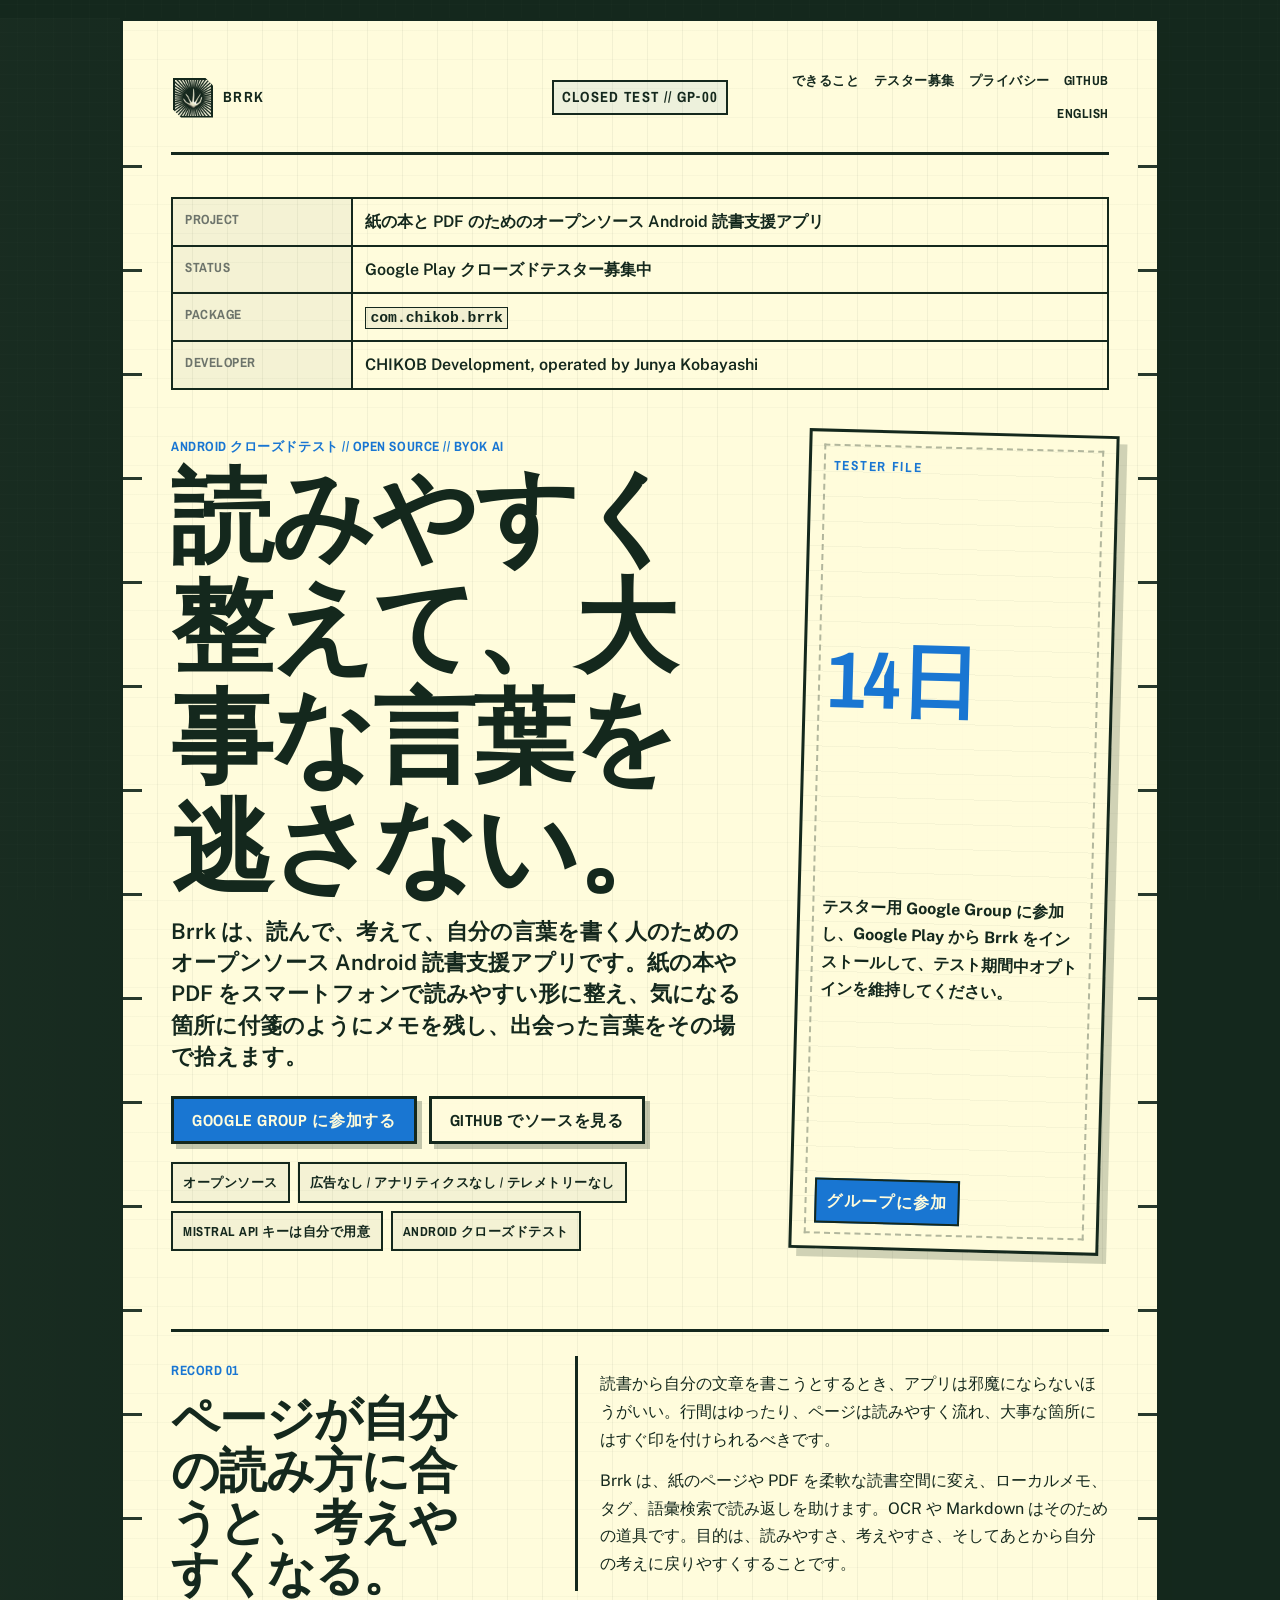
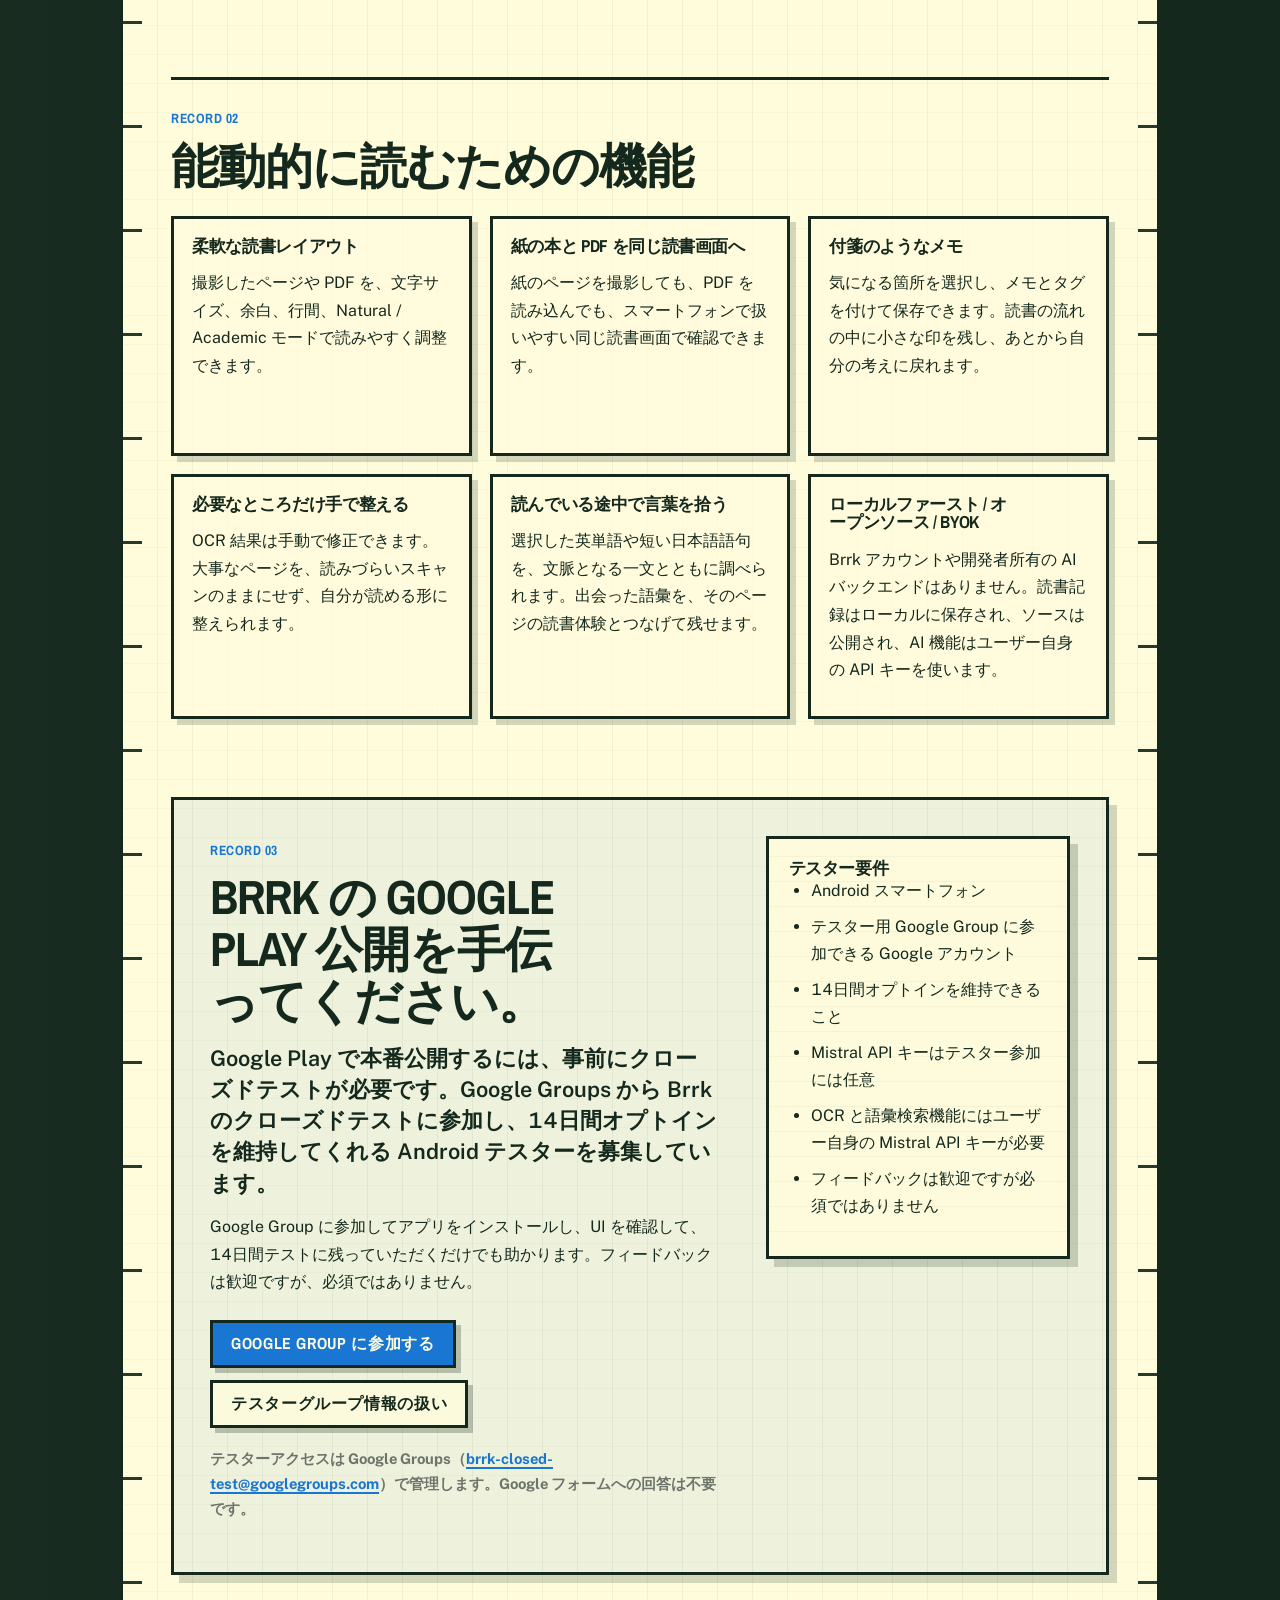
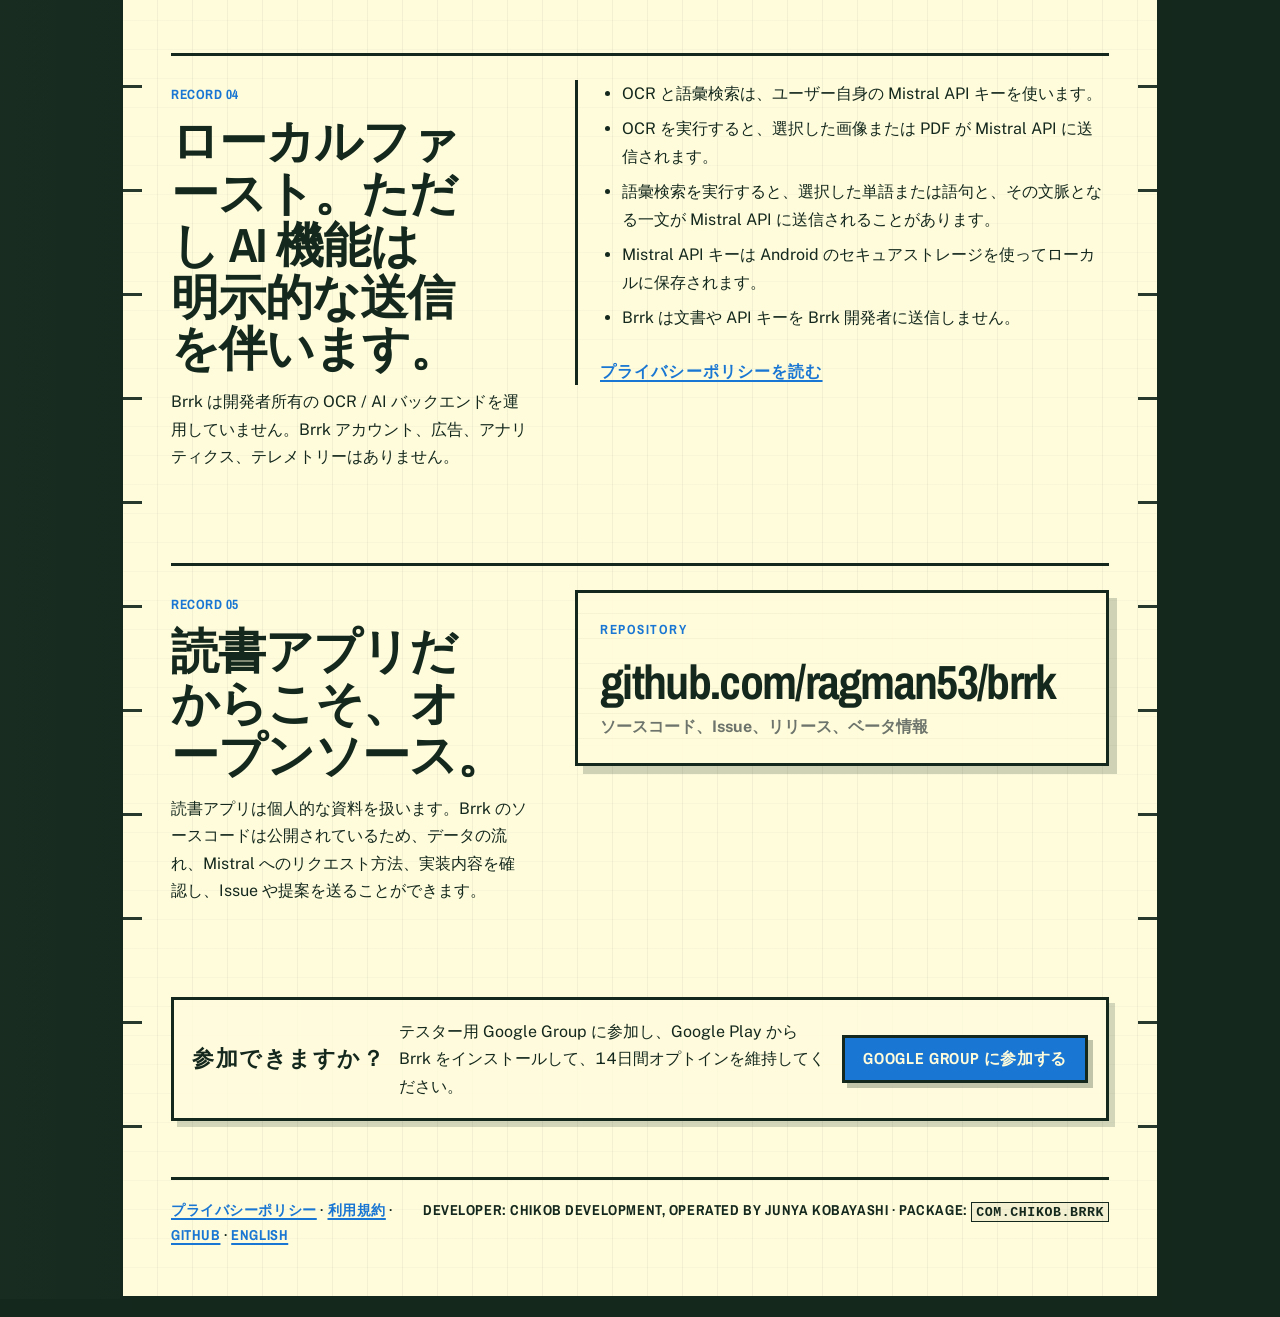
==== commit 9e87493e: "docs: refocus landing copy on active reading" ====
--- a/docs/ja/index.html
+++ b/docs/ja/index.html
@@ -46,8 +46,8 @@
       <section class="hero landing-hero" aria-labelledby="hero-title">
         <div>
           <span class="kicker">Android クローズドテスト // Open Source // BYOK AI</span>
-          <h1 id="hero-title">本と PDF を読みやすい Markdown に。</h1>
-          <p class="lede">Brrk は、紙の本と PDF のためのオープンソース Android 読書支援アプリです。ページを撮影し、PDF を読み込み、ユーザー自身の Mistral API キーで OCR を実行し、結果を Markdown、メモ、語彙として保存できます。</p>
+          <h1 id="hero-title">読みやすく整えて、大事な言葉を逃さない。</h1>
+          <p class="lede">Brrk は、読んで、考えて、自分の言葉を書く人のためのオープンソース Android 読書支援アプリです。紙の本や PDF をスマートフォンで読みやすい形に整え、気になる箇所に付箋のようにメモを残し、出会った言葉をその場で拾えます。</p>
           <div class="cta-row" aria-label="主要アクション">
             <a class="button button-primary" href="https://groups.google.com/g/brrk-closed-test">Google Group に参加する</a>
             <a class="button button-secondary" href="https://github.com/ragman53/brrk">GitHub でソースを見る</a>
@@ -70,41 +70,41 @@
       <section id="what-it-does" class="problem-section" aria-labelledby="problem-title">
         <div>
           <span class="section-number">Record 01</span>
-          <h2 id="problem-title">読書資料をもっと扱いやすく。</h2>
+          <h2 id="problem-title">ページが自分の読み方に合うと、考えやすくなる。</h2>
         </div>
         <div class="problem-copy">
-          <p>紙の本は読みやすい一方で、引用、検索、注釈づけには手間がかかります。PDF は便利ですが、スマートフォンでは読みづらかったり、きれいにテキストを取り出しにくいことがあります。</p>
-          <p>Brrk は、選んだ読書資料を Markdown、ローカルメモ、タグ、語彙エントリとして整理するためのアプリです。学生、研究者、語学学習者、オープンソースユーザー、OCR や AI 活用に興味のある人を想定しています。</p>
+          <p>読書から自分の文章を書こうとするとき、アプリは邪魔にならないほうがいい。行間はゆったり、ページは読みやすく流れ、大事な箇所にはすぐ印を付けられるべきです。</p>
+          <p>Brrk は、紙のページや PDF を柔軟な読書空間に変え、ローカルメモ、タグ、語彙検索で読み返しを助けます。OCR や Markdown はそのための道具です。目的は、読みやすさ、考えやすさ、そしてあとから自分の考えに戻りやすくすることです。</p>
         </div>
       </section>
 
       <section class="feature-section" aria-labelledby="features-title">
         <span class="section-number">Record 02</span>
-        <h2 id="features-title">Brrk でできること</h2>
+        <h2 id="features-title">能動的に読むための機能</h2>
         <div class="feature-grid">
           <article class="paper-card feature-card">
-            <h3>紙の本の OCR</h3>
-            <p>物理的なページを撮影し、必要な範囲を切り抜いて、Mistral OCR で Markdown に変換します。</p>
+            <h3>柔軟な読書レイアウト</h3>
+            <p>撮影したページや PDF を、文字サイズ、余白、行間、Natural / Academic モードで読みやすく調整できます。</p>
           </article>
           <article class="paper-card feature-card">
-            <h3>PDF OCR</h3>
-            <p>ローカル PDF を読み込み、スマートフォンで読みやすい Markdown ページを作成します。</p>
+            <h3>紙の本と PDF を同じ読書画面へ</h3>
+            <p>紙のページを撮影しても、PDF を読み込んでも、スマートフォンで扱いやすい同じ読書画面で確認できます。</p>
           </article>
           <article class="paper-card feature-card">
-            <h3>Markdown 読書</h3>
-            <p>OCR 結果をリフロー可能な Markdown として読み、必要に応じて手動で修正できます。</p>
+            <h3>付箋のようなメモ</h3>
+            <p>気になる箇所を選択し、メモとタグを付けて保存できます。読書の流れの中に小さな印を残し、あとから自分の考えに戻れます。</p>
           </article>
           <article class="paper-card feature-card">
-            <h3>ローカルメモとタグ</h3>
-            <p>テキストを選択してメモを保存し、タグを付け、読書記録をアプリ内のローカル領域に保持します。</p>
+            <h3>必要なところだけ手で整える</h3>
+            <p>OCR 結果は手動で修正できます。大事なページを、読みづらいスキャンのままにせず、自分が読める形に整えられます。</p>
           </article>
           <article class="paper-card feature-card">
-            <h3>語彙検索</h3>
-            <p>選択した英単語や短い日本語語句を、文脈となる一文とともに Mistral Chat で調べます。</p>
+            <h3>読んでいる途中で言葉を拾う</h3>
+            <p>選択した英単語や短い日本語語句を、文脈となる一文とともに調べられます。出会った語彙を、そのページの読書体験とつなげて残せます。</p>
           </article>
           <article class="paper-card feature-card">
-            <h3>オープンソース / BYOK</h3>
-            <p>Brrk アカウントや開発者所有の AI バックエンドはありません。ソースは公開され、AI 機能はユーザー自身の API キーを使います。</p>
+            <h3>ローカルファースト / オープンソース / BYOK</h3>
+            <p>Brrk アカウントや開発者所有の AI バックエンドはありません。読書記録はローカルに保存され、ソースは公開され、AI 機能はユーザー自身の API キーを使います。</p>
           </article>
         </div>
       </section>
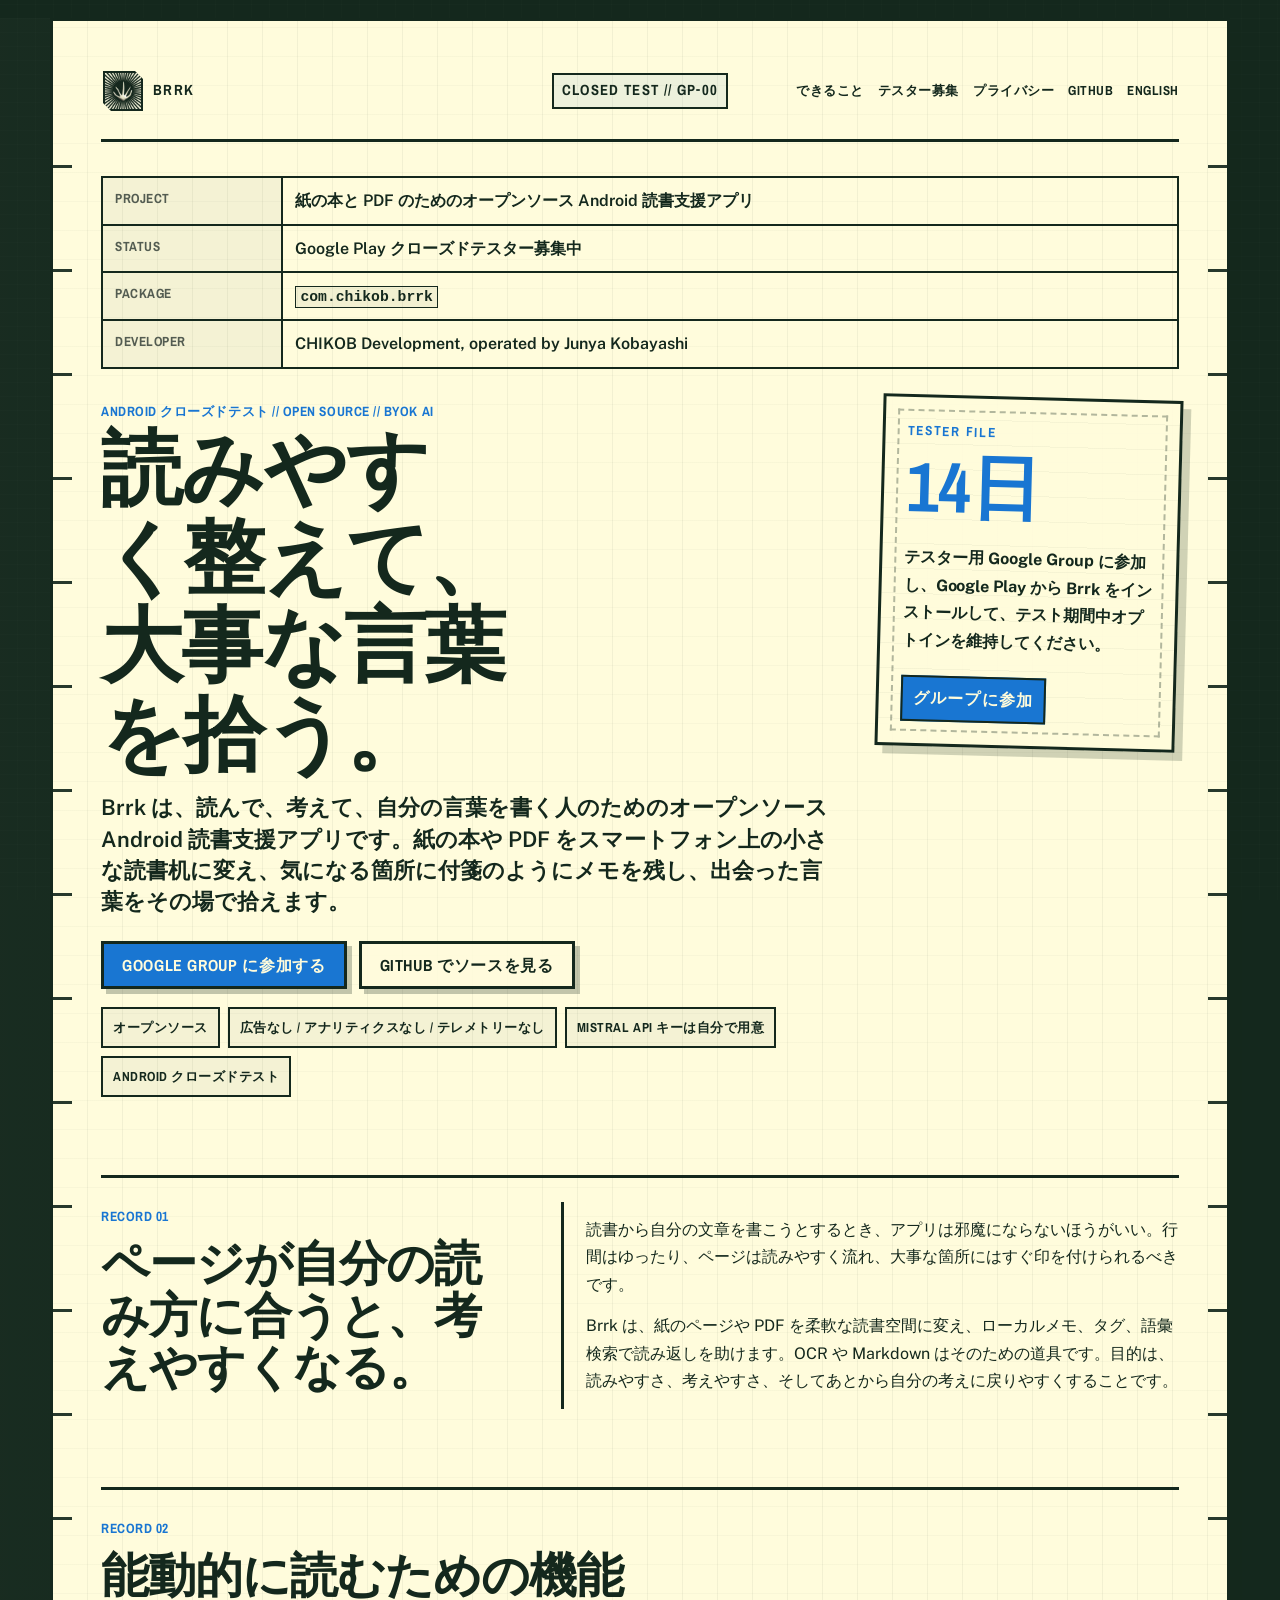
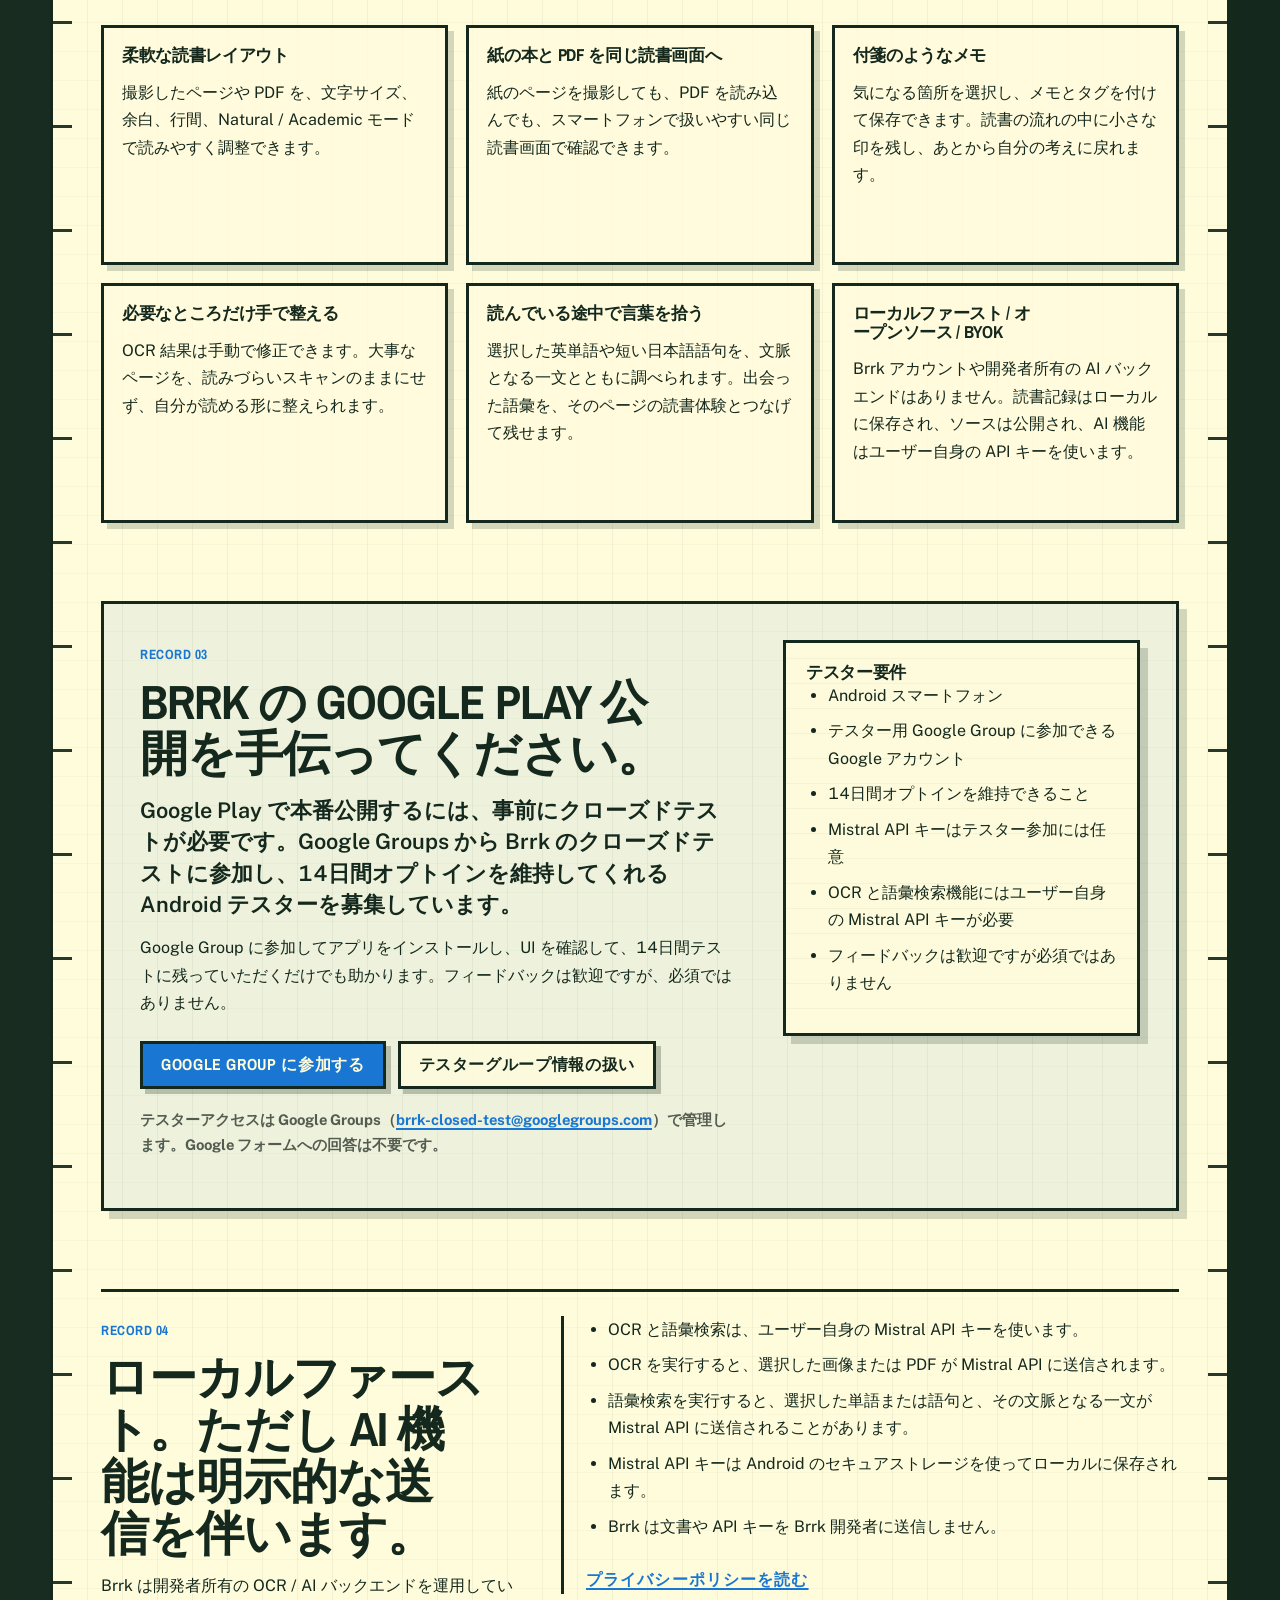
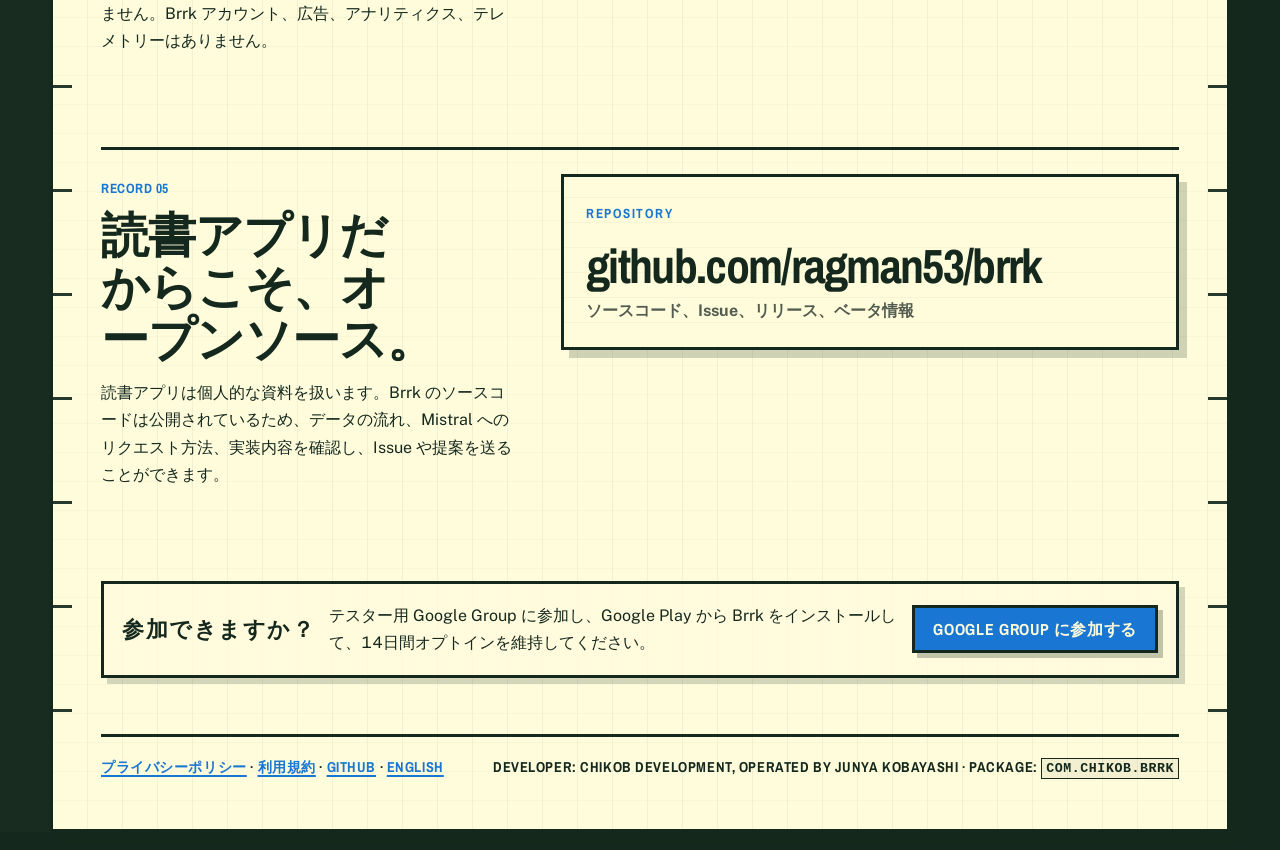
==== commit 5b5774c9: "docs: improve landing page responsive layout" ====
--- a/docs/ja/index.html
+++ b/docs/ja/index.html
@@ -46,8 +46,8 @@
       <section class="hero landing-hero" aria-labelledby="hero-title">
         <div>
           <span class="kicker">Android クローズドテスト // Open Source // BYOK AI</span>
-          <h1 id="hero-title">読みやすく整えて、大事な言葉を逃さない。</h1>
-          <p class="lede">Brrk は、読んで、考えて、自分の言葉を書く人のためのオープンソース Android 読書支援アプリです。紙の本や PDF をスマートフォンで読みやすい形に整え、気になる箇所に付箋のようにメモを残し、出会った言葉をその場で拾えます。</p>
+          <h1 id="hero-title">読みやすく整えて、大事な言葉を拾う。</h1>
+          <p class="lede">Brrk は、読んで、考えて、自分の言葉を書く人のためのオープンソース Android 読書支援アプリです。紙の本や PDF をスマートフォン上の小さな読書机に変え、気になる箇所に付箋のようにメモを残し、出会った言葉をその場で拾えます。</p>
           <div class="cta-row" aria-label="主要アクション">
             <a class="button button-primary" href="https://groups.google.com/g/brrk-closed-test">Google Group に参加する</a>
             <a class="button button-secondary" href="https://github.com/ragman53/brrk">GitHub でソースを見る</a>
--- a/docs/styles.css
+++ b/docs/styles.css
@@ -1,7 +1,7 @@
 :root {
   --paper: #fffcdc;
   --ink: #14281d;
-  --muted: #6d746b;
+  --muted: #535c51;
   --rule: #14281d;
   --accent: #1976d2;
   --stamp: #1976d2;
@@ -48,7 +48,7 @@
 }
 
 .page-shell {
-  width: min(1040px, calc(100% - 28px));
+  width: min(1180px, calc(100% - 28px));
   margin: 18px auto;
   padding: clamp(18px, 4vw, 48px);
   min-height: calc(100vh - 36px);
@@ -185,7 +185,7 @@
   display: grid;
   grid-template-columns: minmax(120px, 180px) 1fr;
   gap: 0;
-  margin: clamp(22px, 4vw, 42px) 0 30px;
+  margin: clamp(18px, 3vw, 34px) 0 22px;
   border-top: 2px solid var(--rule);
   border-left: 2px solid var(--rule);
 }
@@ -217,7 +217,7 @@
   grid-template-columns: minmax(0, 1fr) minmax(190px, 250px);
   gap: clamp(22px, 5vw, 56px);
   align-items: start;
-  margin: 36px 0 42px;
+  margin: 28px 0 42px;
 }
 
 h1,
@@ -232,8 +232,8 @@
 }
 
 h1 {
-  font-size: clamp(3rem, 10vw, 7.7rem);
-  max-width: 850px;
+  font-size: clamp(3rem, 6.8vw, 5.9rem);
+  max-width: 12ch;
   text-transform: uppercase;
 }
 
@@ -464,13 +464,18 @@
 }
 
 .landing-hero {
-  grid-template-columns: minmax(0, 1fr) minmax(220px, 310px);
-  align-items: stretch;
-  margin-top: 42px;
+  grid-template-columns: minmax(0, 1fr) minmax(240px, 300px);
+  gap: clamp(24px, 4vw, 44px);
+  align-items: start;
+  margin-top: 28px;
+}
+
+.landing-hero > div {
+  min-width: 0;
 }
 
 .landing-hero h1 {
-  max-width: 920px;
+  max-width: 11.5ch;
 }
 
 .cta-row {
@@ -555,8 +560,8 @@
   position: relative;
   display: flex;
   flex-direction: column;
-  justify-content: space-between;
-  min-height: 310px;
+  justify-content: flex-start;
+  min-height: 0;
   padding: 22px;
   transform: rotate(1.5deg);
 }
@@ -584,7 +589,7 @@
   margin: 12px 0;
   color: var(--accent);
   font-family: var(--font-display);
-  font-size: clamp(3.2rem, 7vw, 5rem);
+  font-size: clamp(3rem, 5.6vw, 4.4rem);
   line-height: 0.9;
   text-transform: uppercase;
 }
@@ -645,13 +650,15 @@
 .feature-grid {
   display: grid;
   grid-template-columns: repeat(3, minmax(0, 1fr));
+  align-items: stretch;
   gap: 18px;
   margin-top: 24px;
 }
 
 .feature-card {
   display: flex;
-  min-height: 220px;
+  min-height: 210px;
+  height: 100%;
   flex-direction: column;
   justify-content: flex-start;
 }
@@ -782,7 +789,8 @@
 }
 
 html:lang(ja) h1 {
-  font-size: clamp(2.7rem, 8.5vw, 6.4rem);
+  font-size: clamp(2.45rem, 6.4vw, 5.15rem);
+  max-width: 13ch;
 }
 
 html:lang(ja) .kicker,
@@ -814,8 +822,21 @@
     grid-template-columns: 1fr;
   }
 
+  .landing-hero {
+    gap: 22px;
+    margin-top: 32px;
+  }
+
+  .landing-hero h1 {
+    max-width: 12ch;
+  }
+
   .tester-ticket {
     transform: none;
+  }
+
+  .tester-ticket strong {
+    font-size: clamp(2.55rem, 10vw, 3.6rem);
   }
 
   .problem-copy,
@@ -859,7 +880,23 @@
   }
 
   .memo-grid {
-    grid-template-columns: 1fr;
+    grid-template-columns: minmax(104px, 0.4fr) minmax(0, 1fr);
+    margin: 16px 0 20px;
+  }
+
+  .memo-label,
+  .memo-value {
+    min-height: 0;
+    padding: 8px 10px;
+  }
+
+  .memo-label {
+    font-size: 0.75rem;
+    letter-spacing: 0.06em;
+  }
+
+  .memo-value {
+    font-size: 0.92rem;
   }
 
   .hero,
@@ -870,8 +907,47 @@
     grid-template-columns: 1fr;
   }
 
+  h1 {
+    font-size: clamp(2.35rem, 10.8vw, 3.55rem);
+    max-width: 100%;
+  }
+
+  html:lang(ja) h1 {
+    font-size: clamp(2.1rem, 9.8vw, 3.35rem);
+    max-width: 100%;
+  }
+
+  .lede {
+    font-size: 1.04rem;
+    line-height: 1.55;
+  }
+
   .button {
     width: 100%;
+    padding-inline: 14px;
+    letter-spacing: 0.05em;
+  }
+
+  .site-nav {
+    gap: 10px 14px;
+  }
+
+  .trust-ledger li {
+    flex: 1 1 calc(50% - 8px);
+    text-align: center;
+    font-size: 0.76rem;
+  }
+
+  .tester-ticket {
+    padding: 18px;
+  }
+
+  .tester-ticket p {
+    margin-bottom: 16px;
+  }
+
+  .feature-card {
+    min-height: 0;
   }
 
   .tester-section {
